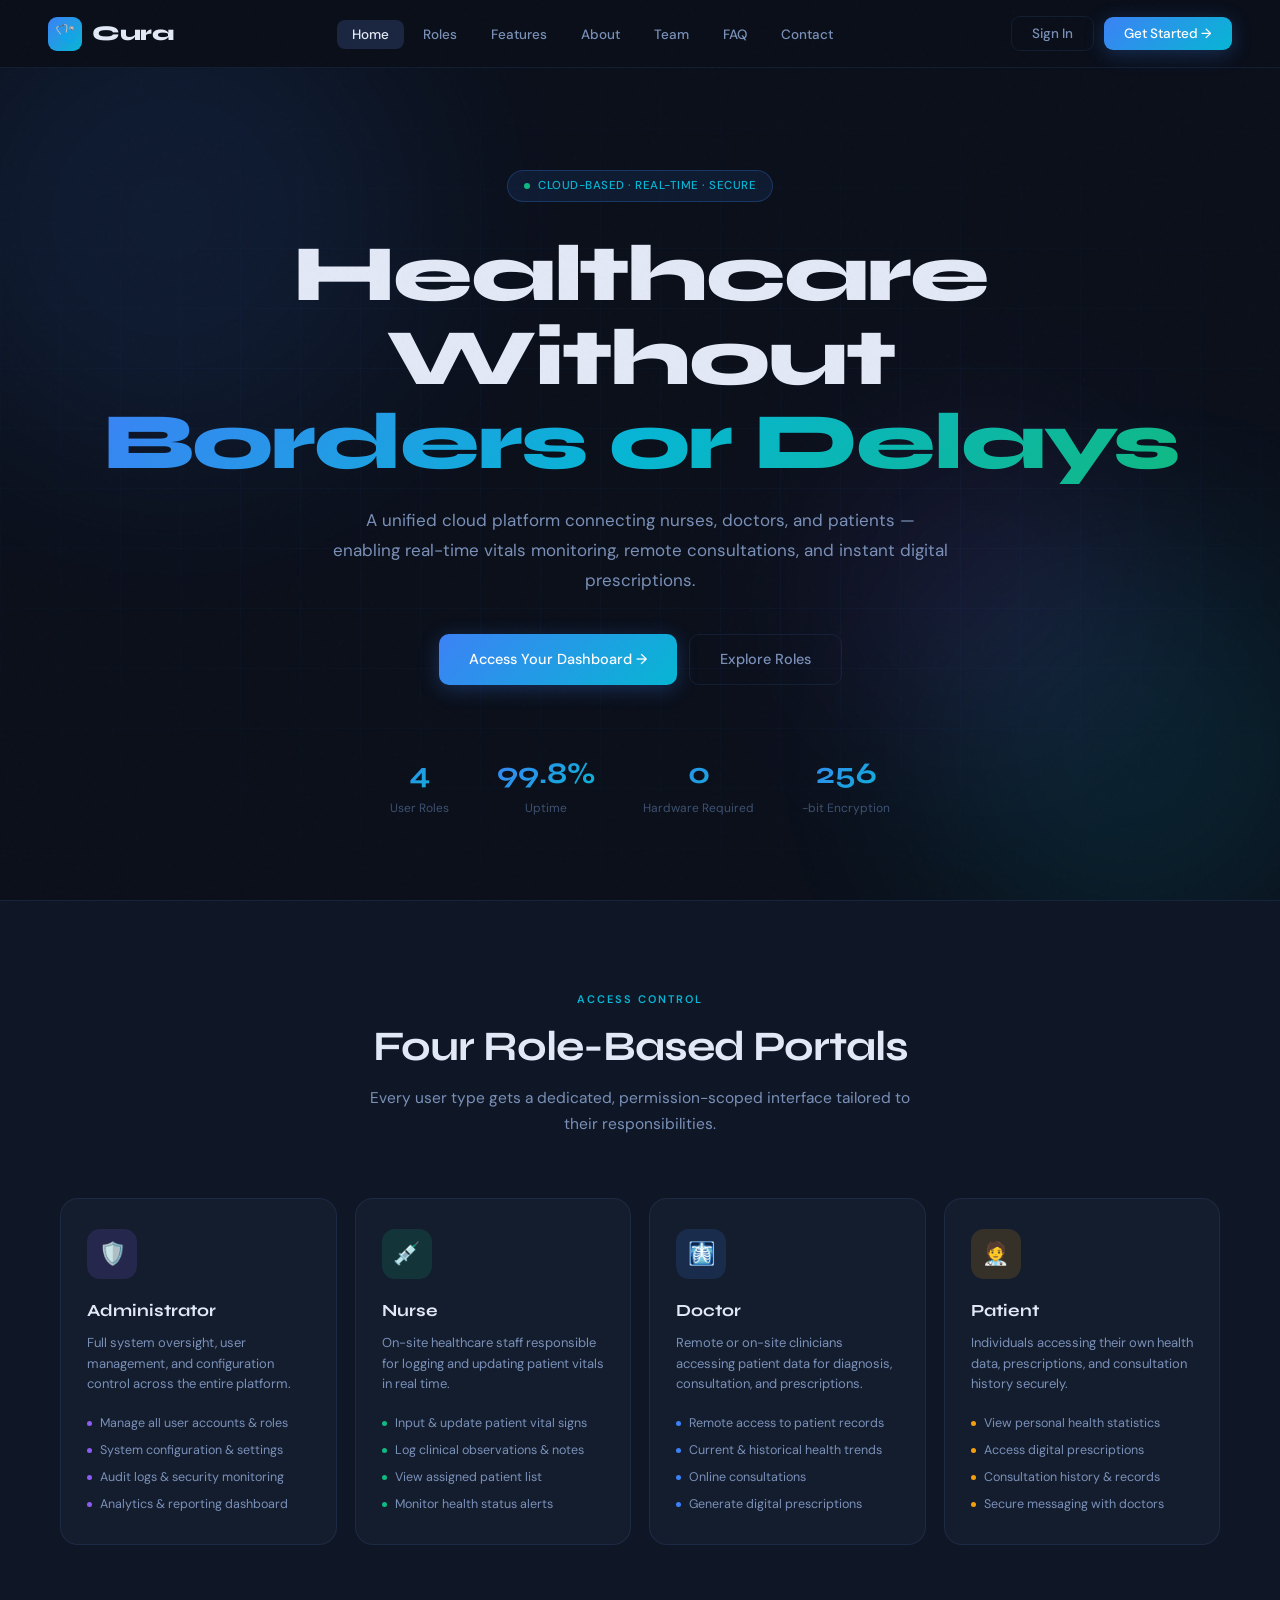
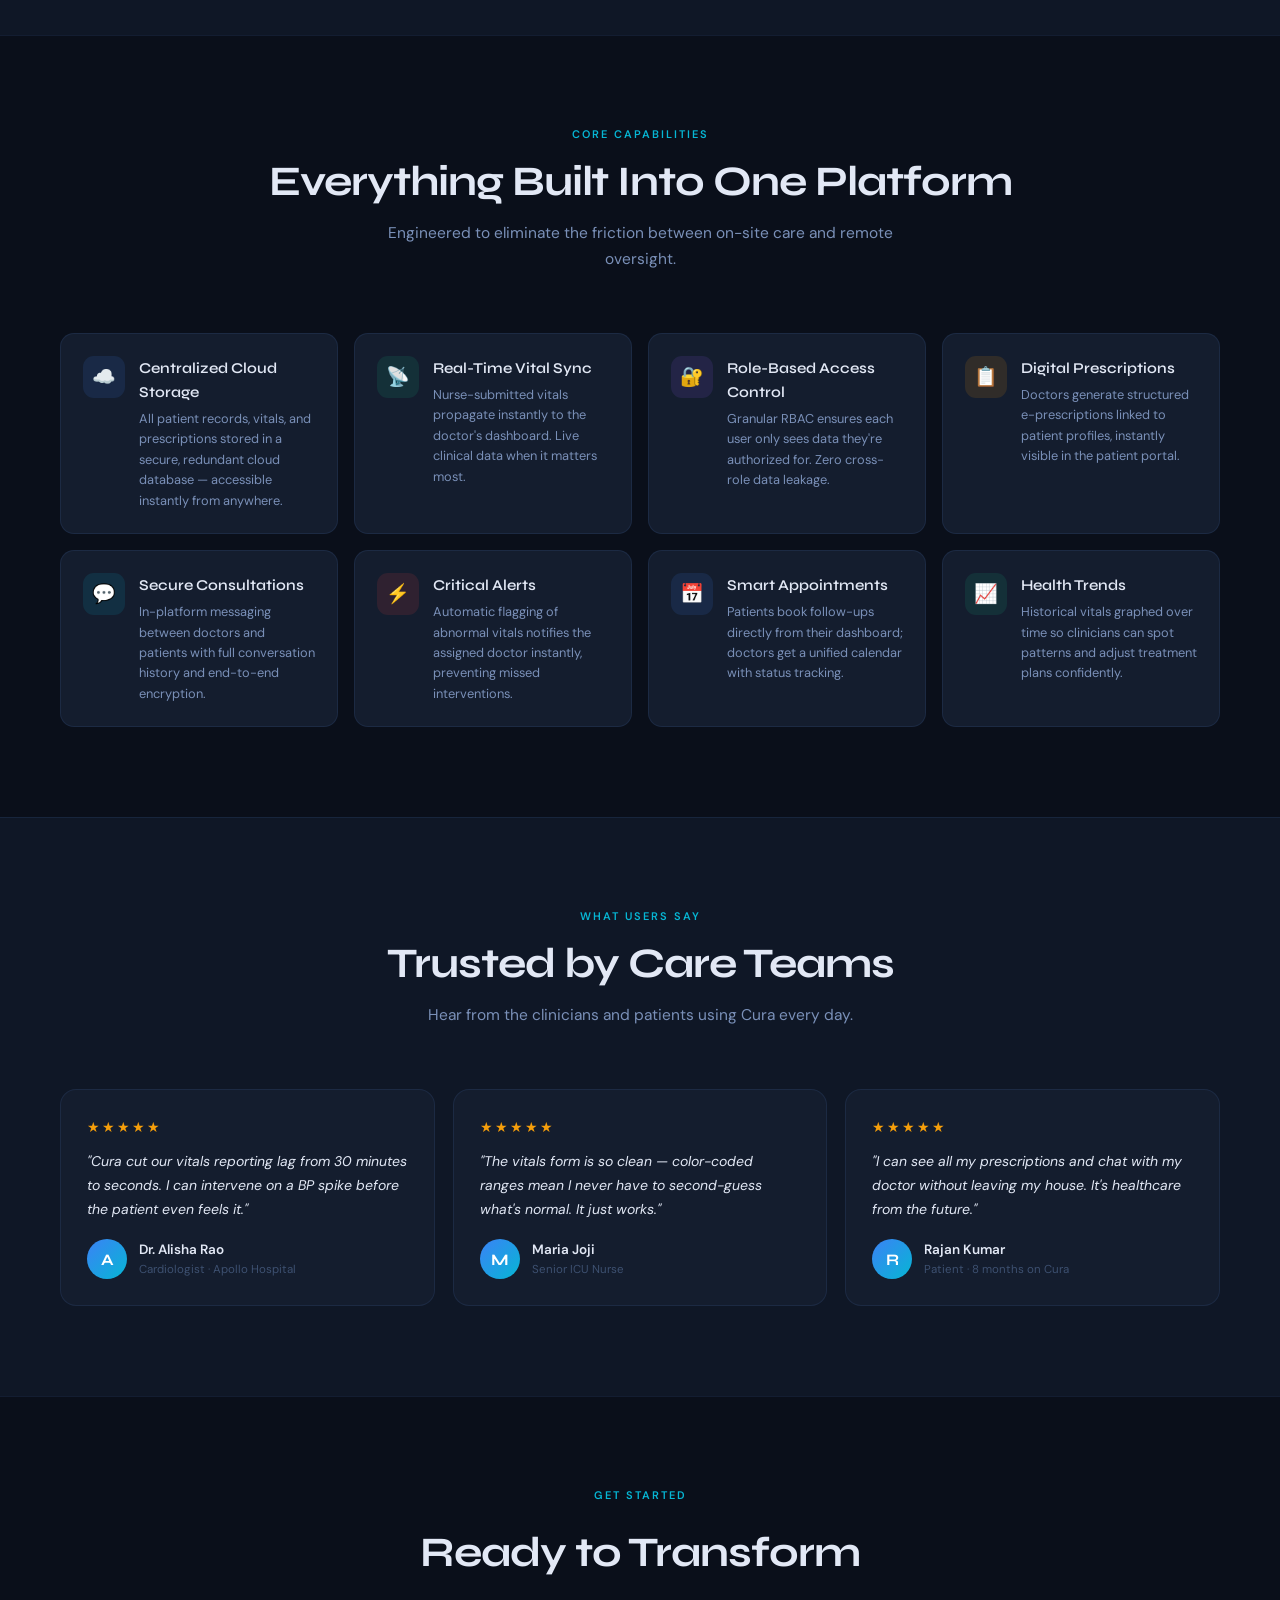
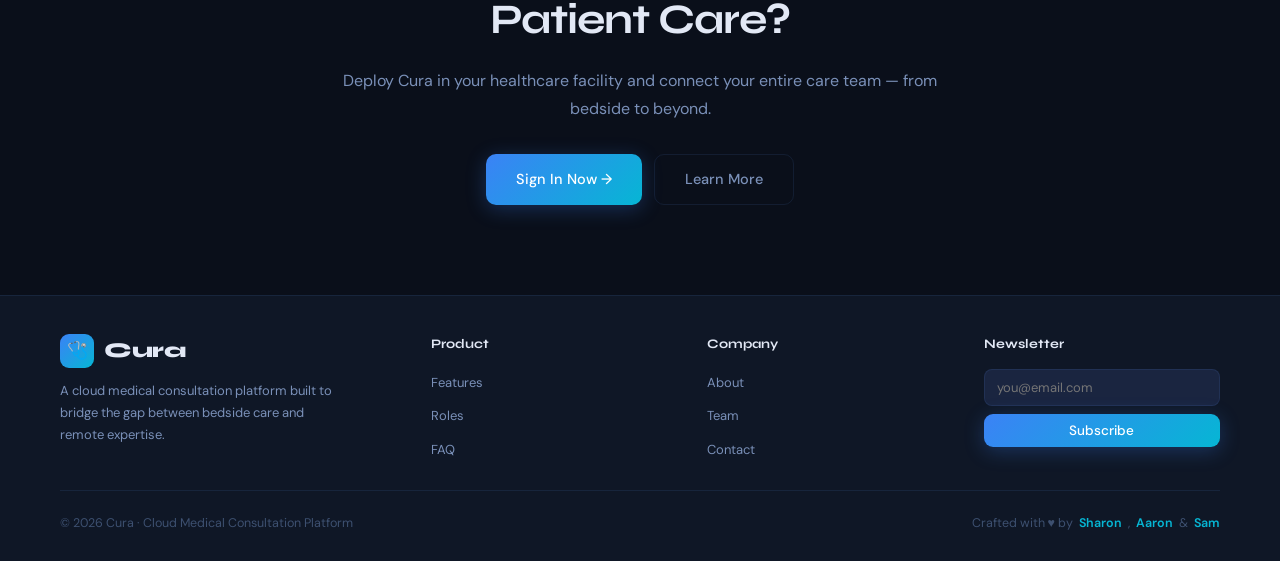
==== public/cura/index.html @ adf1e180 "Changes" ====
<!DOCTYPE html>
<html lang="en">
<head>
<meta charset="UTF-8"/>
<meta name="viewport" content="width=device-width, initial-scale=1.0"/>
<title>Cura — Cloud Medical Consultation Platform</title>
<meta name="description" content="Cura is a unified cloud platform connecting nurses, doctors, and patients. Built by Sharon, Aaron and Sam."/>
<link href="https://fonts.googleapis.com/css2?family=Syne:wght@400;500;600;700;800&family=DM+Sans:ital,wght@0,300;0,400;0,500;0,600;1,300&family=JetBrains+Mono:wght@400;500&display=swap" rel="stylesheet"/>
<link rel="stylesheet" href="css/styles.css"/>
</head>
<body>

<!-- ═══ NAV ═══ -->
<nav>
  <a class="nav-logo" href="index.html">
    <div class="logo-mark">🩺</div>
    Cura
  </a>
  <ul class="nav-links">
    <li><a href="index.html">Home</a></li>
    <li><a href="index.html#roles-section">Roles</a></li>
    <li><a href="index.html#features-section">Features</a></li>
    <li><a href="about.html">About</a></li>
    <li><a href="team.html">Team</a></li>
    <li><a href="faq.html">FAQ</a></li>
    <li><a href="contact.html">Contact</a></li>
  </ul>
  <div class="nav-cta">
    <button class="btn btn-ghost" onclick="openLogin()">Sign In</button>
    <button class="btn btn-primary" onclick="openLogin()">Get Started →</button>
  </div>
</nav>

<!-- ═══ HERO ═══ -->
<section class="hero">
  <div class="hero-grid"></div>
  <div class="hero-orbs">
    <div class="orb orb1"></div>
    <div class="orb orb2"></div>
    <div class="orb orb3"></div>
  </div>
  <div class="hero-badge"><div class="badge-dot"></div>Cloud-Based · Real-Time · Secure</div>
  <h1>Healthcare Without<br><span class="grad">Borders or Delays</span></h1>
  <p>A unified cloud platform connecting nurses, doctors, and patients — enabling real-time vitals monitoring, remote consultations, and instant digital prescriptions.</p>
  <div class="hero-actions">
    <button class="btn btn-primary btn-lg" onclick="openLogin()">Access Your Dashboard →</button>
    <a href="#roles-section" class="btn btn-ghost btn-lg">Explore Roles</a>
  </div>
  <div class="hero-stats">
    <div class="stat"><div class="stat-number"><span data-count="4">4</span></div><div class="stat-label">User Roles</div></div>
    <div class="stat"><div class="stat-number"><span data-count="99.8" data-suffix="%">99.8%</span></div><div class="stat-label">Uptime</div></div>
    <div class="stat"><div class="stat-number"><span data-count="0">0</span></div><div class="stat-label">Hardware Required</div></div>
    <div class="stat"><div class="stat-number"><span data-count="256">256</span></div><div class="stat-label">-bit Encryption</div></div>
  </div>
</section>

<!-- ═══ ROLES ═══ -->
<section class="section alt" id="roles-section">
  <div class="section-inner">
    <div class="section-header">
      <div class="section-tag centered">Access Control</div>
      <h2 class="section-title">Four Role-Based Portals</h2>
      <p class="section-sub">Every user type gets a dedicated, permission-scoped interface tailored to their responsibilities.</p>
    </div>
    <div class="roles-grid">
      <div class="role-card role-admin" onclick="openLogin('admin')">
        <div class="role-icon">🛡️</div>
        <div class="role-title">Administrator</div>
        <div class="role-desc">Full system oversight, user management, and configuration control across the entire platform.</div>
        <ul class="role-perms">
          <li>Manage all user accounts &amp; roles</li>
          <li>System configuration &amp; settings</li>
          <li>Audit logs &amp; security monitoring</li>
          <li>Analytics &amp; reporting dashboard</li>
        </ul>
      </div>
      <div class="role-card role-nurse" onclick="openLogin('nurse')">
        <div class="role-icon">💉</div>
        <div class="role-title">Nurse</div>
        <div class="role-desc">On-site healthcare staff responsible for logging and updating patient vitals in real time.</div>
        <ul class="role-perms">
          <li>Input &amp; update patient vital signs</li>
          <li>Log clinical observations &amp; notes</li>
          <li>View assigned patient list</li>
          <li>Monitor health status alerts</li>
        </ul>
      </div>
      <div class="role-card role-doctor" onclick="openLogin('doctor')">
        <div class="role-icon">🩻</div>
        <div class="role-title">Doctor</div>
        <div class="role-desc">Remote or on-site clinicians accessing patient data for diagnosis, consultation, and prescriptions.</div>
        <ul class="role-perms">
          <li>Remote access to patient records</li>
          <li>Current &amp; historical health trends</li>
          <li>Online consultations</li>
          <li>Generate digital prescriptions</li>
        </ul>
      </div>
      <div class="role-card role-patient" onclick="openLogin('patient')">
        <div class="role-icon">🧑‍⚕️</div>
        <div class="role-title">Patient</div>
        <div class="role-desc">Individuals accessing their own health data, prescriptions, and consultation history securely.</div>
        <ul class="role-perms">
          <li>View personal health statistics</li>
          <li>Access digital prescriptions</li>
          <li>Consultation history &amp; records</li>
          <li>Secure messaging with doctors</li>
        </ul>
      </div>
    </div>
  </div>
</section>

<!-- ═══ FEATURES (full-width grid; no architecture) ═══ -->
<section class="section" id="features-section">
  <div class="section-inner">
    <div class="section-header">
      <div class="section-tag centered">Core Capabilities</div>
      <h2 class="section-title">Everything Built Into One Platform</h2>
      <p class="section-sub">Engineered to eliminate the friction between on-site care and remote oversight.</p>
    </div>
    <div class="features-grid">
      <div class="feature-item"><div class="fi-icon" style="background:rgba(59,130,246,.12)">☁️</div><div><div class="fi-title">Centralized Cloud Storage</div><div class="fi-desc">All patient records, vitals, and prescriptions stored in a secure, redundant cloud database — accessible instantly from anywhere.</div></div></div>
      <div class="feature-item"><div class="fi-icon" style="background:rgba(16,185,129,.12)">📡</div><div><div class="fi-title">Real-Time Vital Sync</div><div class="fi-desc">Nurse-submitted vitals propagate instantly to the doctor's dashboard. Live clinical data when it matters most.</div></div></div>
      <div class="feature-item"><div class="fi-icon" style="background:rgba(139,92,246,.12)">🔐</div><div><div class="fi-title">Role-Based Access Control</div><div class="fi-desc">Granular RBAC ensures each user only sees data they're authorized for. Zero cross-role data leakage.</div></div></div>
      <div class="feature-item"><div class="fi-icon" style="background:rgba(245,158,11,.12)">📋</div><div><div class="fi-title">Digital Prescriptions</div><div class="fi-desc">Doctors generate structured e-prescriptions linked to patient profiles, instantly visible in the patient portal.</div></div></div>
      <div class="feature-item"><div class="fi-icon" style="background:rgba(6,182,212,.12)">💬</div><div><div class="fi-title">Secure Consultations</div><div class="fi-desc">In-platform messaging between doctors and patients with full conversation history and end-to-end encryption.</div></div></div>
      <div class="feature-item"><div class="fi-icon" style="background:rgba(239,68,68,.12)">⚡</div><div><div class="fi-title">Critical Alerts</div><div class="fi-desc">Automatic flagging of abnormal vitals notifies the assigned doctor instantly, preventing missed interventions.</div></div></div>
      <div class="feature-item"><div class="fi-icon" style="background:rgba(59,130,246,.12)">📅</div><div><div class="fi-title">Smart Appointments</div><div class="fi-desc">Patients book follow-ups directly from their dashboard; doctors get a unified calendar with status tracking.</div></div></div>
      <div class="feature-item"><div class="fi-icon" style="background:rgba(16,185,129,.12)">📈</div><div><div class="fi-title">Health Trends</div><div class="fi-desc">Historical vitals graphed over time so clinicians can spot patterns and adjust treatment plans confidently.</div></div></div>
    </div>
  </div>
</section>

<!-- ═══ TESTIMONIALS ═══ -->
<section class="section alt">
  <div class="section-inner">
    <div class="section-header">
      <div class="section-tag centered">What Users Say</div>
      <h2 class="section-title">Trusted by Care Teams</h2>
      <p class="section-sub">Hear from the clinicians and patients using Cura every day.</p>
    </div>
    <div class="testi-grid">
      <div class="testi-card">
        <div class="testi-stars">★★★★★</div>
        <div class="testi-quote">"Cura cut our vitals reporting lag from 30 minutes to seconds. I can intervene on a BP spike before the patient even feels it."</div>
        <div class="testi-author"><div class="testi-av">A</div><div><div class="testi-name">Dr. Alisha Rao</div><div class="testi-job">Cardiologist · Apollo Hospital</div></div></div>
      </div>
      <div class="testi-card">
        <div class="testi-stars">★★★★★</div>
        <div class="testi-quote">"The vitals form is so clean — color-coded ranges mean I never have to second-guess what's normal. It just works."</div>
        <div class="testi-author"><div class="testi-av">M</div><div><div class="testi-name">Maria Joji</div><div class="testi-job">Senior ICU Nurse</div></div></div>
      </div>
      <div class="testi-card">
        <div class="testi-stars">★★★★★</div>
        <div class="testi-quote">"I can see all my prescriptions and chat with my doctor without leaving my house. It's healthcare from the future."</div>
        <div class="testi-author"><div class="testi-av">R</div><div><div class="testi-name">Rajan Kumar</div><div class="testi-job">Patient · 8 months on Cura</div></div></div>
      </div>
    </div>
  </div>
</section>

<!-- ═══ CTA ═══ -->
<section class="cta-section">
  <div class="cta-inner">
    <div class="section-tag centered">Get Started</div>
    <h2>Ready to Transform Patient Care?</h2>
    <p>Deploy Cura in your healthcare facility and connect your entire care team — from bedside to beyond.</p>
    <div style="display:flex;gap:12px;justify-content:center;flex-wrap:wrap">
      <button class="btn btn-primary btn-lg" onclick="openLogin()">Sign In Now →</button>
      <a href="about.html" class="btn btn-ghost btn-lg">Learn More</a>
    </div>
  </div>
</section>

<!-- ═══ FOOTER ═══ -->
<footer>
  <div class="footer-grid">
    <div class="footer-brand">
      <a class="nav-logo" href="index.html"><div class="logo-mark">🩺</div>Cura</a>
      <p>A cloud medical consultation platform built to bridge the gap between bedside care and remote expertise.</p>
    </div>
    <div class="footer-col">
      <h4>Product</h4>
      <ul>
        <li><a href="index.html#features-section">Features</a></li>
        <li><a href="index.html#roles-section">Roles</a></li>
        <li><a href="faq.html">FAQ</a></li>
      </ul>
    </div>
    <div class="footer-col">
      <h4>Company</h4>
      <ul>
        <li><a href="about.html">About</a></li>
        <li><a href="team.html">Team</a></li>
        <li><a href="contact.html">Contact</a></li>
      </ul>
    </div>
    <div class="footer-col">
      <h4>Newsletter</h4>
      <form onsubmit="return submitNewsletter(event)">
        <input type="email" placeholder="you@email.com" required style="width:100%;background:var(--surface3);border:1px solid var(--border);border-radius:8px;padding:9px 12px;color:var(--text);font-family:'DM Sans',sans-serif;font-size:13px;outline:none;margin-bottom:8px"/>
        <button type="submit" class="btn btn-primary" style="width:100%;justify-content:center">Subscribe</button>
      </form>
    </div>
  </div>
  <div class="footer-bottom">
    <div>© 2026 Cura · Cloud Medical Consultation Platform</div>
    <div class="footer-credits">Crafted with ♥ by <b>Sharon</b>, <b>Aaron</b> &amp; <b>Sam</b></div>
  </div>
</footer>

<!-- ═══ LOGIN MODAL ═══ -->
<div class="login-modal-overlay" id="loginModal">
  <div class="login-modal">
    <button class="modal-close" onclick="closeLogin()">✕</button>
    <div class="modal-logo">
      <div class="modal-logo-mark">🩺</div>
      <div class="modal-logo-text">Cura</div>
    </div>
    <div class="modal-title">Sign in to continue</div>
    <div class="modal-sub">Select your role then enter your credentials</div>
    <div class="role-select-grid">
      <button class="role-select-btn" id="rs-admin" onclick="pickRole('admin')"><span class="rs-icon">🛡️</span>Administrator</button>
      <button class="role-select-btn" id="rs-doctor" onclick="pickRole('doctor')"><span class="rs-icon">🩻</span>Doctor</button>
      <button class="role-select-btn" id="rs-nurse" onclick="pickRole('nurse')"><span class="rs-icon">💉</span>Nurse</button>
      <button class="role-select-btn" id="rs-patient" onclick="pickRole('patient')"><span class="rs-icon">🧑‍⚕️</span>Patient</button>
    </div>
    <div class="form-group">
      <label>Email Address</label>
      <input type="email" id="loginEmail" placeholder="you@cura.health" onkeydown="if(event.key==='Enter')doLogin()"/>
    </div>
    <div class="form-group">
      <label>Password</label>
      <input type="password" id="loginPass" placeholder="••••••••" onkeydown="if(event.key==='Enter')doLogin()"/>
    </div>
    <div class="login-error" id="loginErr">⚠ Please select a role and enter credentials.</div>
    <button class="login-submit" onclick="doLogin()">Sign In →</button>
    <div class="demo-hint">Demo: select any role · use any email &amp; password</div>
  </div>
</div>

<script src="js/main.js"></script>
</body>
</html>
---- public/cura/css/styles.css ----
/* ════════════════════════════════════════════════
   CURA — Shared Design System (Landing + Auth + Public Pages)
   Authors: Sharon · Aaron · Sam
══════════════════════════════════════════════════ */

:root {
  --bg: #0a0f1a;
  --surface: #0f1726;
  --surface2: #141d2e;
  --surface3: #1a2540;
  --surface4: #202d47;
  --border: rgba(99,160,255,0.1);
  --border-glow: rgba(99,160,255,0.28);
  --accent: #3b82f6;
  --accent2: #06b6d4;
  --accent3: #10b981;
  --accent4: #f59e0b;
  --accent5: #ef4444;
  --accent6: #8b5cf6;
  --text: #e2e8f5;
  --text2: #7a90b8;
  --text3: #3d5070;
  --glow-blue: 0 0 40px rgba(59,130,246,0.18);
  --glow-cyan: 0 0 40px rgba(6,182,212,0.15);
}

*, *::before, *::after { box-sizing: border-box; margin: 0; padding: 0; }
html { scroll-behavior: smooth; }
body {
  font-family: 'DM Sans', sans-serif;
  background: var(--bg);
  color: var(--text);
  overflow-x: hidden;
  line-height: 1.6;
  min-height: 100vh;
}
body::before {
  content: '';
  position: fixed; inset: 0;
  background-image: url("data:image/svg+xml,%3Csvg viewBox='0 0 256 256' xmlns='http://www.w3.org/2000/svg'%3E%3Cfilter id='n'%3E%3CfeTurbulence type='fractalNoise' baseFrequency='0.9' numOctaves='4' stitchTiles='stitch'/%3E%3C/filter%3E%3Crect width='100%25' height='100%25' filter='url(%23n)' opacity='0.04'/%3E%3C/svg%3E");
  pointer-events: none; z-index: 9999; opacity: .5;
}

/* ── NAV ── */
nav {
  position: sticky; top: 0; z-index: 100;
  padding: 0 48px; height: 68px;
  display: flex; align-items: center; justify-content: space-between;
  background: rgba(10,15,26,0.88);
  backdrop-filter: blur(22px);
  border-bottom: 1px solid var(--border);
}
.nav-logo {
  font-family: 'Syne', sans-serif; font-weight: 800; font-size: 21px;
  letter-spacing: -.5px; display: flex; align-items: center; gap: 10px;
  text-decoration: none; color: var(--text);
}
.logo-mark {
  width: 34px; height: 34px;
  background: linear-gradient(135deg, var(--accent), var(--accent2));
  border-radius: 9px; display: flex; align-items: center; justify-content: center;
  font-size: 17px; flex-shrink: 0;
}
.nav-links { display: flex; gap: 4px; list-style: none; }
.nav-links a {
  color: var(--text2); text-decoration: none; font-size: 13.5px; font-weight: 500;
  padding: 6px 15px; border-radius: 8px; transition: all .2s;
}
.nav-links a:hover, .nav-links a.active {
  color: var(--text); background: var(--surface3);
}
.nav-cta { display: flex; gap: 10px; align-items: center; }

/* ── BUTTONS ── */
.btn {
  font-family: 'DM Sans', sans-serif; font-size: 13.5px; font-weight: 500;
  padding: 8px 20px; border-radius: 9px; border: none; cursor: pointer;
  transition: all .2s; text-decoration: none;
  display: inline-flex; align-items: center; gap: 6px;
}
.btn-ghost { background: transparent; color: var(--text2); border: 1px solid var(--border); }
.btn-ghost:hover { border-color: var(--border-glow); color: var(--text); }
.btn-primary {
  background: linear-gradient(135deg, var(--accent), var(--accent2));
  color: #fff; box-shadow: 0 4px 20px rgba(59,130,246,.28);
}
.btn-primary:hover { transform: translateY(-1px); box-shadow: 0 6px 28px rgba(59,130,246,.42); }
.btn-lg { padding: 13px 30px; font-size: 14.5px; border-radius: 10px; }

/* ── HERO ── */
.hero {
  min-height: calc(100vh - 68px);
  display: flex; flex-direction: column; align-items: center; justify-content: center;
  text-align: center; padding: 80px 40px 60px; position: relative; overflow: hidden;
}
.hero-grid {
  position: absolute; inset: 0;
  background-image:
    linear-gradient(rgba(59,130,246,.04) 1px, transparent 1px),
    linear-gradient(90deg, rgba(59,130,246,.04) 1px, transparent 1px);
  background-size: 60px 60px;
  mask-image: radial-gradient(ellipse 80% 60% at 50% 50%, black 30%, transparent 100%);
}
.hero-orbs { position: absolute; inset: 0; pointer-events: none; }
.orb { position: absolute; border-radius: 50%; filter: blur(90px); opacity: .1; }
.orb1 { width: 500px; height: 500px; background: var(--accent); top: -100px; left: -80px; animation: drift1 13s ease-in-out infinite; }
.orb2 { width: 420px; height: 420px; background: var(--accent2); bottom: -60px; right: -60px; animation: drift2 11s ease-in-out infinite; }
.orb3 { width: 300px; height: 300px; background: var(--accent6); top: 45%; left: 65%; animation: drift3 15s ease-in-out infinite; }
@keyframes drift1 { 0%,100% { transform: translate(0,0); } 50% { transform: translate(30px,25px); } }
@keyframes drift2 { 0%,100% { transform: translate(0,0); } 50% { transform: translate(-25px,30px); } }
@keyframes drift3 { 0%,100% { transform: translate(0,0); } 50% { transform: translate(18px,-22px); } }

.hero-badge {
  display: inline-flex; align-items: center; gap: 8px;
  background: rgba(59,130,246,.1); border: 1px solid rgba(59,130,246,.25);
  border-radius: 100px; padding: 6px 16px; font-size: 11.5px; font-weight: 500;
  color: var(--accent2); letter-spacing: .5px; text-transform: uppercase;
  margin-bottom: 30px; animation: fadeUp .8s ease both;
}
.badge-dot { width: 6px; height: 6px; border-radius: 50%; background: var(--accent3); animation: pulse 2s ease infinite; }
@keyframes pulse { 0%,100% { opacity: 1; transform: scale(1); } 50% { opacity: .4; transform: scale(1.5); } }

.hero h1 {
  font-family: 'Syne', sans-serif;
  font-size: clamp(40px, 6.5vw, 80px); font-weight: 800;
  line-height: 1.05; letter-spacing: -2px; margin-bottom: 22px;
  animation: fadeUp .8s .1s ease both;
}
.grad {
  background: linear-gradient(135deg, var(--accent), var(--accent2), var(--accent3));
  -webkit-background-clip: text; -webkit-text-fill-color: transparent; background-clip: text;
}
.hero p { max-width: 620px; font-size: 17px; color: var(--text2); line-height: 1.75; margin-bottom: 38px; animation: fadeUp .8s .2s ease both; }
.hero-actions { display: flex; gap: 12px; flex-wrap: wrap; justify-content: center; animation: fadeUp .8s .3s ease both; margin-bottom: 64px; }
.hero-stats { display: flex; gap: 48px; flex-wrap: wrap; justify-content: center; animation: fadeUp .8s .4s ease both; }
.stat .stat-number {
  font-family: 'Syne', sans-serif; font-size: 30px; font-weight: 700;
  background: linear-gradient(135deg, var(--accent), var(--accent2));
  -webkit-background-clip: text; -webkit-text-fill-color: transparent; background-clip: text;
}
.stat .stat-label { font-size: 12px; color: var(--text3); margin-top: 2px; }
@keyframes fadeUp { from { opacity: 0; transform: translateY(22px); } to { opacity: 1; transform: translateY(0); } }

/* ── SECTION GENERIC ── */
.section { padding: 90px 48px; border-top: 1px solid var(--border); }
.section.alt { background: var(--surface); }
.section-inner { max-width: 1160px; margin: 0 auto; }
.section-tag { font-size: 11px; font-weight: 600; letter-spacing: 2px; text-transform: uppercase; color: var(--accent2); margin-bottom: 14px; display: flex; align-items: center; gap: 8px; }
.section-tag::before { content: ''; width: 22px; height: 1px; background: var(--accent2); }
.section-tag.centered { justify-content: center; }
.section-tag.centered::before { display: none; }
.section-title { font-family: 'Syne', sans-serif; font-size: clamp(26px, 3.5vw, 42px); font-weight: 700; line-height: 1.15; letter-spacing: -1px; margin-bottom: 14px; }
.section-sub { color: var(--text2); font-size: 15.5px; max-width: 540px; line-height: 1.7; }
.section-header { text-align: center; margin-bottom: 60px; }
.section-header .section-sub { margin: 0 auto; }

/* ── ROLES ── */
.roles-grid { display: grid; grid-template-columns: repeat(auto-fit, minmax(252px, 1fr)); gap: 18px; }
.role-card { background: var(--surface2); border: 1px solid var(--border); border-radius: 18px; padding: 30px 26px; transition: all .3s; cursor: pointer; position: relative; overflow: hidden; }
.role-card::before { content: ''; position: absolute; top: 0; left: 0; right: 0; height: 2px; opacity: 0; transition: opacity .3s; }
.role-card:hover { transform: translateY(-4px); border-color: var(--border-glow); box-shadow: var(--glow-blue); }
.role-card:hover::before { opacity: 1; }
.role-admin::before { background: linear-gradient(90deg, var(--accent6), var(--accent)); }
.role-nurse::before { background: linear-gradient(90deg, var(--accent3), var(--accent2)); }
.role-doctor::before { background: linear-gradient(90deg, var(--accent), var(--accent2)); }
.role-patient::before { background: linear-gradient(90deg, var(--accent4), var(--accent5)); }
.role-icon { width: 50px; height: 50px; border-radius: 13px; display: flex; align-items: center; justify-content: center; font-size: 22px; margin-bottom: 18px; }
.role-admin .role-icon { background: rgba(139,92,246,.15); }
.role-nurse .role-icon { background: rgba(16,185,129,.15); }
.role-doctor .role-icon { background: rgba(59,130,246,.15); }
.role-patient .role-icon { background: rgba(245,158,11,.15); }
.role-title { font-family: 'Syne', sans-serif; font-size: 17px; font-weight: 700; margin-bottom: 9px; }
.role-desc { font-size: 13px; color: var(--text2); line-height: 1.6; margin-bottom: 18px; }
.role-perms { list-style: none; display: flex; flex-direction: column; gap: 7px; }
.role-perms li { font-size: 12.5px; color: var(--text2); display: flex; align-items: center; gap: 8px; }
.role-perms li::before { content: ''; width: 5px; height: 5px; border-radius: 50%; flex-shrink: 0; }
.role-admin .role-perms li::before { background: var(--accent6); }
.role-nurse .role-perms li::before { background: var(--accent3); }
.role-doctor .role-perms li::before { background: var(--accent); }
.role-patient .role-perms li::before { background: var(--accent4); }

/* ── FEATURES (full-width grid, no architecture) ── */
.features-grid { display: grid; grid-template-columns: repeat(auto-fit, minmax(260px, 1fr)); gap: 16px; }
.feature-item {
  display: flex; gap: 14px; align-items: flex-start; padding: 22px;
  background: var(--surface2); border: 1px solid var(--border); border-radius: 14px;
  transition: all .25s;
}
.feature-item:hover { border-color: var(--border-glow); transform: translateY(-3px); box-shadow: var(--glow-cyan); }
.fi-icon { width: 42px; height: 42px; border-radius: 11px; display: flex; align-items: center; justify-content: center; font-size: 19px; flex-shrink: 0; }
.fi-title { font-family: 'Syne', sans-serif; font-size: 15px; font-weight: 600; margin-bottom: 5px; }
.fi-desc { font-size: 12.8px; color: var(--text2); line-height: 1.6; }

/* ── ABOUT / TEAM ── */
.about-grid { display: grid; grid-template-columns: 1.1fr 1fr; gap: 56px; align-items: center; }
.about-card { background: var(--surface2); border: 1px solid var(--border); border-radius: 18px; padding: 28px; }
.about-mission { font-size: 16px; color: var(--text2); line-height: 1.8; margin-bottom: 22px; }
.about-pillars { display: grid; grid-template-columns: 1fr 1fr; gap: 12px; }
.pillar { background: var(--surface3); border: 1px solid var(--border); border-radius: 12px; padding: 14px; }
.pillar-icon { font-size: 22px; margin-bottom: 8px; }
.pillar-title { font-family: 'Syne', sans-serif; font-size: 13.5px; font-weight: 700; margin-bottom: 4px; }
.pillar-desc { font-size: 11.5px; color: var(--text2); line-height: 1.55; }

.team-grid { display: grid; grid-template-columns: repeat(auto-fit, minmax(240px, 1fr)); gap: 20px; }
.team-card {
  background: var(--surface2); border: 1px solid var(--border); border-radius: 18px;
  padding: 28px 24px; text-align: center; transition: all .3s; position: relative; overflow: hidden;
}
.team-card::before {
  content: ''; position: absolute; top: 0; left: 0; right: 0; height: 3px;
  background: linear-gradient(90deg, var(--accent), var(--accent2), var(--accent3));
  opacity: 0; transition: opacity .3s;
}
.team-card:hover { transform: translateY(-6px); border-color: var(--border-glow); box-shadow: var(--glow-blue); }
.team-card:hover::before { opacity: 1; }
.team-avatar {
  width: 80px; height: 80px; border-radius: 50%; margin: 0 auto 16px;
  display: flex; align-items: center; justify-content: center;
  font-family: 'Syne', sans-serif; font-size: 30px; font-weight: 800; color: #fff;
  position: relative;
}
.team-avatar.t1 { background: linear-gradient(135deg, var(--accent), var(--accent2)); }
.team-avatar.t2 { background: linear-gradient(135deg, var(--accent3), var(--accent2)); }
.team-avatar.t3 { background: linear-gradient(135deg, var(--accent6), var(--accent5)); }
.team-name { font-family: 'Syne', sans-serif; font-size: 18px; font-weight: 700; margin-bottom: 4px; }
.team-role { font-size: 12px; color: var(--accent2); text-transform: uppercase; letter-spacing: 1px; font-weight: 600; margin-bottom: 12px; }
.team-bio { font-size: 12.5px; color: var(--text2); line-height: 1.65; }
.team-tags { display: flex; gap: 6px; justify-content: center; flex-wrap: wrap; margin-top: 14px; }
.team-tag { font-size: 10.5px; padding: 3px 9px; border-radius: 100px; background: var(--surface3); color: var(--text2); border: 1px solid var(--border); }

/* ── TESTIMONIALS ── */
.testi-grid { display: grid; grid-template-columns: repeat(auto-fit, minmax(280px, 1fr)); gap: 18px; }
.testi-card { background: var(--surface2); border: 1px solid var(--border); border-radius: 16px; padding: 26px; transition: all .25s; }
.testi-card:hover { border-color: var(--border-glow); }
.testi-stars { color: var(--accent4); font-size: 14px; margin-bottom: 12px; letter-spacing: 2px; }
.testi-quote { font-size: 14px; color: var(--text); line-height: 1.7; margin-bottom: 18px; font-style: italic; }
.testi-author { display: flex; align-items: center; gap: 12px; }
.testi-av { width: 40px; height: 40px; border-radius: 50%; background: linear-gradient(135deg, var(--accent), var(--accent2)); display: flex; align-items: center; justify-content: center; color: #fff; font-weight: 700; font-family: 'Syne', sans-serif; }
.testi-name { font-weight: 600; font-size: 13.5px; }
.testi-job { font-size: 11.5px; color: var(--text3); }

/* ── FAQ (accordion) ── */
.faq-list { max-width: 760px; margin: 0 auto; display: flex; flex-direction: column; gap: 10px; }
.faq-item {
  background: var(--surface2); border: 1px solid var(--border); border-radius: 12px;
  overflow: hidden; transition: border-color .2s;
}
.faq-item:hover { border-color: var(--border-glow); }
.faq-q {
  padding: 18px 22px; cursor: pointer; display: flex; align-items: center; justify-content: space-between;
  font-family: 'Syne', sans-serif; font-size: 14.5px; font-weight: 600; user-select: none;
}
.faq-toggle { font-size: 18px; color: var(--accent2); transition: transform .3s; }
.faq-item.open .faq-toggle { transform: rotate(45deg); }
.faq-a {
  max-height: 0; overflow: hidden; transition: max-height .35s ease, padding .35s ease;
  padding: 0 22px; color: var(--text2); font-size: 13.5px; line-height: 1.7;
}
.faq-item.open .faq-a { max-height: 240px; padding: 0 22px 18px; }

/* ── CONTACT ── */
.contact-grid { display: grid; grid-template-columns: 1fr 1fr; gap: 32px; }
.contact-form { background: var(--surface2); border: 1px solid var(--border); border-radius: 16px; padding: 28px; }
.contact-info { display: flex; flex-direction: column; gap: 14px; }
.info-item { display: flex; gap: 14px; align-items: flex-start; padding: 18px; background: var(--surface2); border: 1px solid var(--border); border-radius: 14px; }
.info-icon { width: 42px; height: 42px; border-radius: 10px; background: rgba(59,130,246,.12); display: flex; align-items: center; justify-content: center; font-size: 18px; flex-shrink: 0; }
.info-label { font-size: 11px; color: var(--text3); text-transform: uppercase; letter-spacing: 1px; margin-bottom: 4px; }
.info-value { font-size: 14px; color: var(--text); }
.cf-row { display: grid; grid-template-columns: 1fr 1fr; gap: 14px; margin-bottom: 14px; }
.cf-row.cols-1 { grid-template-columns: 1fr; }
.cf-field label { display: block; font-size: 11px; color: var(--text2); margin-bottom: 7px; letter-spacing: .4px; text-transform: uppercase; font-weight: 600; }
.cf-field input, .cf-field textarea, .cf-field select {
  width: 100%; background: var(--surface3); border: 1.5px solid var(--border); border-radius: 9px;
  padding: 11px 14px; color: var(--text); font-family: 'DM Sans', sans-serif; font-size: 14px;
  outline: none; transition: all .2s;
}
.cf-field input:focus, .cf-field textarea:focus, .cf-field select:focus { border-color: var(--accent); background: var(--surface4); }
.cf-field textarea { resize: vertical; min-height: 110px; line-height: 1.6; }

/* ── LOGIN MODAL ── */
.login-modal-overlay { display: none; position: fixed; inset: 0; background: rgba(5,9,18,.75); backdrop-filter: blur(12px); z-index: 500; align-items: center; justify-content: center; }
.login-modal-overlay.open { display: flex; animation: fadeIn .25s ease; }
@keyframes fadeIn { from { opacity: 0; } to { opacity: 1; } }
.login-modal { background: var(--surface); border: 1px solid var(--border-glow); border-radius: 22px; padding: 44px 40px; width: 440px; max-width: 95vw; box-shadow: 0 32px 80px rgba(0,0,0,.6); position: relative; animation: slideUp .3s cubic-bezier(.34,1.56,.64,1); max-height: 92vh; overflow-y: auto; }
@keyframes slideUp { from { opacity: 0; transform: translateY(32px) scale(.97); } to { opacity: 1; transform: translateY(0) scale(1); } }
.modal-close { position: absolute; top: 18px; right: 18px; background: var(--surface3); border: none; color: var(--text2); width: 30px; height: 30px; border-radius: 8px; cursor: pointer; font-size: 14px; transition: all .2s; }
.modal-close:hover { color: var(--text); background: var(--surface4); }
.modal-logo { display: flex; align-items: center; gap: 10px; margin-bottom: 28px; }
.modal-logo-mark { width: 40px; height: 40px; background: linear-gradient(135deg, var(--accent), var(--accent2)); border-radius: 11px; display: flex; align-items: center; justify-content: center; font-size: 20px; }
.modal-logo-text { font-family: 'Syne', sans-serif; font-weight: 800; font-size: 22px; }
.modal-title { font-family: 'Syne', sans-serif; font-size: 21px; font-weight: 700; margin-bottom: 5px; }
.modal-sub { font-size: 13px; color: var(--text2); margin-bottom: 26px; }
.role-select-grid { display: grid; grid-template-columns: 1fr 1fr; gap: 9px; margin-bottom: 24px; }
.role-select-btn { background: var(--surface2); border: 1.5px solid var(--border); border-radius: 11px; padding: 13px 10px; cursor: pointer; transition: all .2s; color: var(--text2); font-size: 12px; font-family: 'DM Sans', sans-serif; display: flex; flex-direction: column; align-items: center; gap: 6px; }
.role-select-btn:hover { background: var(--surface3); border-color: var(--border-glow); color: var(--text); }
.role-select-btn.selected { background: rgba(59,130,246,.12); border-color: var(--accent); color: var(--text); }
.role-select-btn .rs-icon { font-size: 20px; }
.form-group { margin-bottom: 16px; }
.form-group label { display: block; font-size: 11.5px; color: var(--text2); margin-bottom: 7px; letter-spacing: .4px; text-transform: uppercase; font-weight: 600; }
.form-group input { width: 100%; background: var(--surface2); border: 1.5px solid var(--border); border-radius: 10px; padding: 11px 15px; color: var(--text); font-family: 'DM Sans', sans-serif; font-size: 14px; transition: all .2s; outline: none; }
.form-group input:focus { border-color: var(--accent); background: var(--surface3); box-shadow: 0 0 0 3px rgba(59,130,246,.1); }
.form-group input::placeholder { color: var(--text3); }
.login-submit { width: 100%; background: linear-gradient(135deg, var(--accent), var(--accent2)); border: none; border-radius: 11px; padding: 13px; color: #fff; font-family: 'DM Sans', sans-serif; font-size: 14.5px; font-weight: 600; cursor: pointer; transition: all .2s; box-shadow: 0 4px 18px rgba(59,130,246,.3); letter-spacing: .2px; }
.login-submit:hover { transform: translateY(-1px); box-shadow: 0 6px 24px rgba(59,130,246,.42); }
.login-error { color: #fca5a5; font-size: 12px; margin-top: 8px; display: none; text-align: center; }
.demo-hint { margin-top: 14px; text-align: center; font-size: 11.5px; color: var(--text3); }

/* ── CTA ── */
.cta-section { background: var(--bg); border-top: 1px solid var(--border); padding: 90px 48px; text-align: center; }
.cta-inner { max-width: 600px; margin: 0 auto; }
.cta-section h2 { font-family: 'Syne', sans-serif; font-size: clamp(26px, 3.5vw, 42px); font-weight: 700; letter-spacing: -1px; margin-bottom: 14px; }
.cta-section p { color: var(--text2); font-size: 16px; margin-bottom: 32px; line-height: 1.7; }

/* ── FOOTER ── */
footer { background: var(--surface); border-top: 1px solid var(--border); padding: 38px 48px 28px; }
.footer-grid { max-width: 1160px; margin: 0 auto; display: grid; grid-template-columns: 1.4fr 1fr 1fr 1fr; gap: 40px; padding-bottom: 28px; border-bottom: 1px solid var(--border); }
.footer-brand .nav-logo { margin-bottom: 12px; }
.footer-brand p { font-size: 13px; color: var(--text2); line-height: 1.7; max-width: 280px; }
.footer-col h4 { font-family: 'Syne', sans-serif; font-size: 13px; font-weight: 700; margin-bottom: 14px; color: var(--text); }
.footer-col ul { list-style: none; display: flex; flex-direction: column; gap: 8px; }
.footer-col a { font-size: 13px; color: var(--text2); text-decoration: none; transition: color .2s; }
.footer-col a:hover { color: var(--accent2); }
.footer-bottom { max-width: 1160px; margin: 22px auto 0; display: flex; justify-content: space-between; flex-wrap: wrap; gap: 12px; font-size: 12.5px; color: var(--text3); }
.footer-credits { display: flex; align-items: center; gap: 6px; }
.footer-credits b { color: var(--accent2); font-weight: 600; }

/* ── TOAST ── */
.toast { position: fixed; bottom: 26px; right: 26px; background: var(--surface); border: 1px solid var(--border-glow); color: var(--text); padding: 13px 20px; border-radius: 12px; font-size: 13px; box-shadow: 0 12px 40px rgba(0,0,0,.4); z-index: 9000; display: flex; align-items: center; gap: 10px; transform: translateY(100px) scale(.95); opacity: 0; transition: all .35s cubic-bezier(.34,1.56,.64,1); }
.toast.show { transform: translateY(0) scale(1); opacity: 1; }
.toast-icon { font-size: 17px; }

/* ── SCROLLBAR ── */
::-webkit-scrollbar { width: 5px; height: 5px; }
::-webkit-scrollbar-track { background: var(--surface); }
::-webkit-scrollbar-thumb { background: var(--surface4); border-radius: 3px; }

/* ── RESPONSIVE ── */
@media (max-width: 900px) {
  nav { padding: 0 20px; }
  .nav-links { display: none; }
  .section { padding: 60px 22px; }
  .about-grid, .contact-grid { grid-template-columns: 1fr; gap: 28px; }
  .footer-grid { grid-template-columns: 1fr 1fr; gap: 28px; }
}
@media (max-width: 640px) {
  .footer-grid { grid-template-columns: 1fr; }
  .role-select-grid { grid-template-columns: 1fr; }
  .cf-row { grid-template-columns: 1fr; }
}
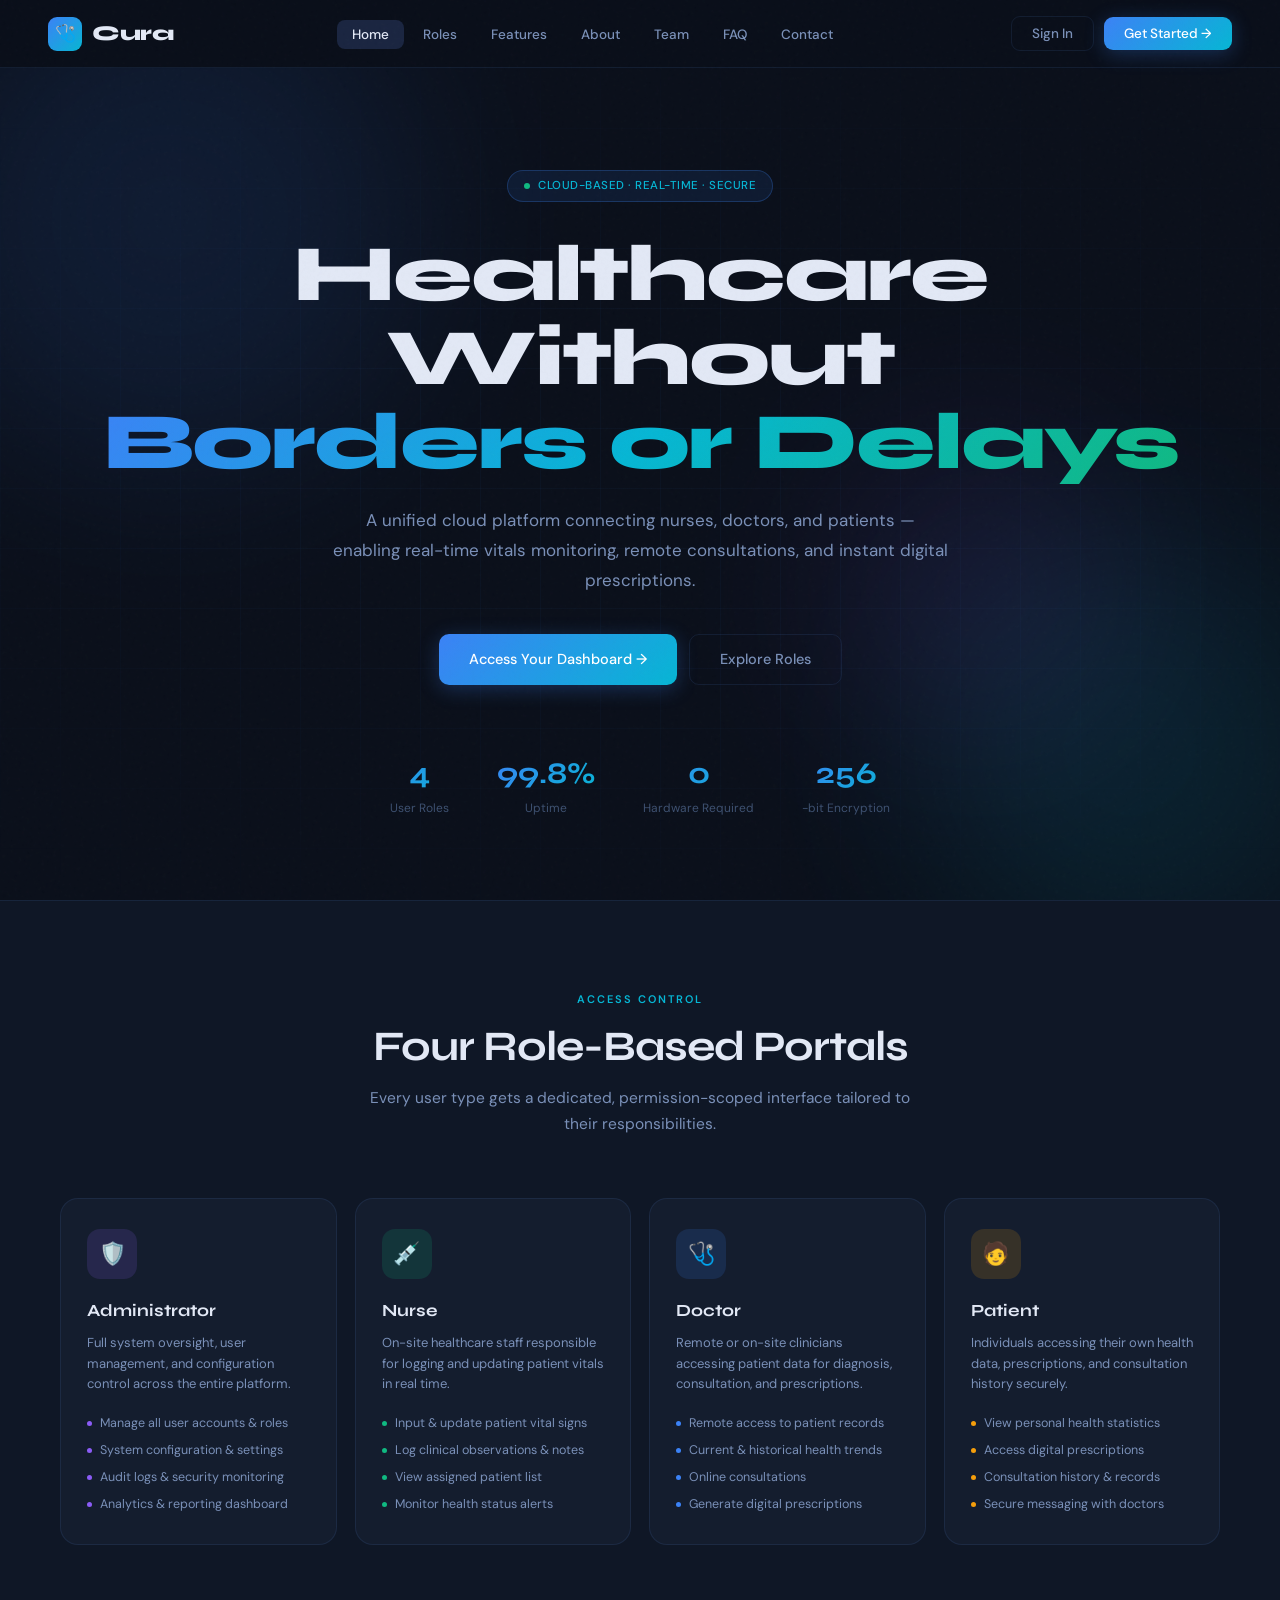
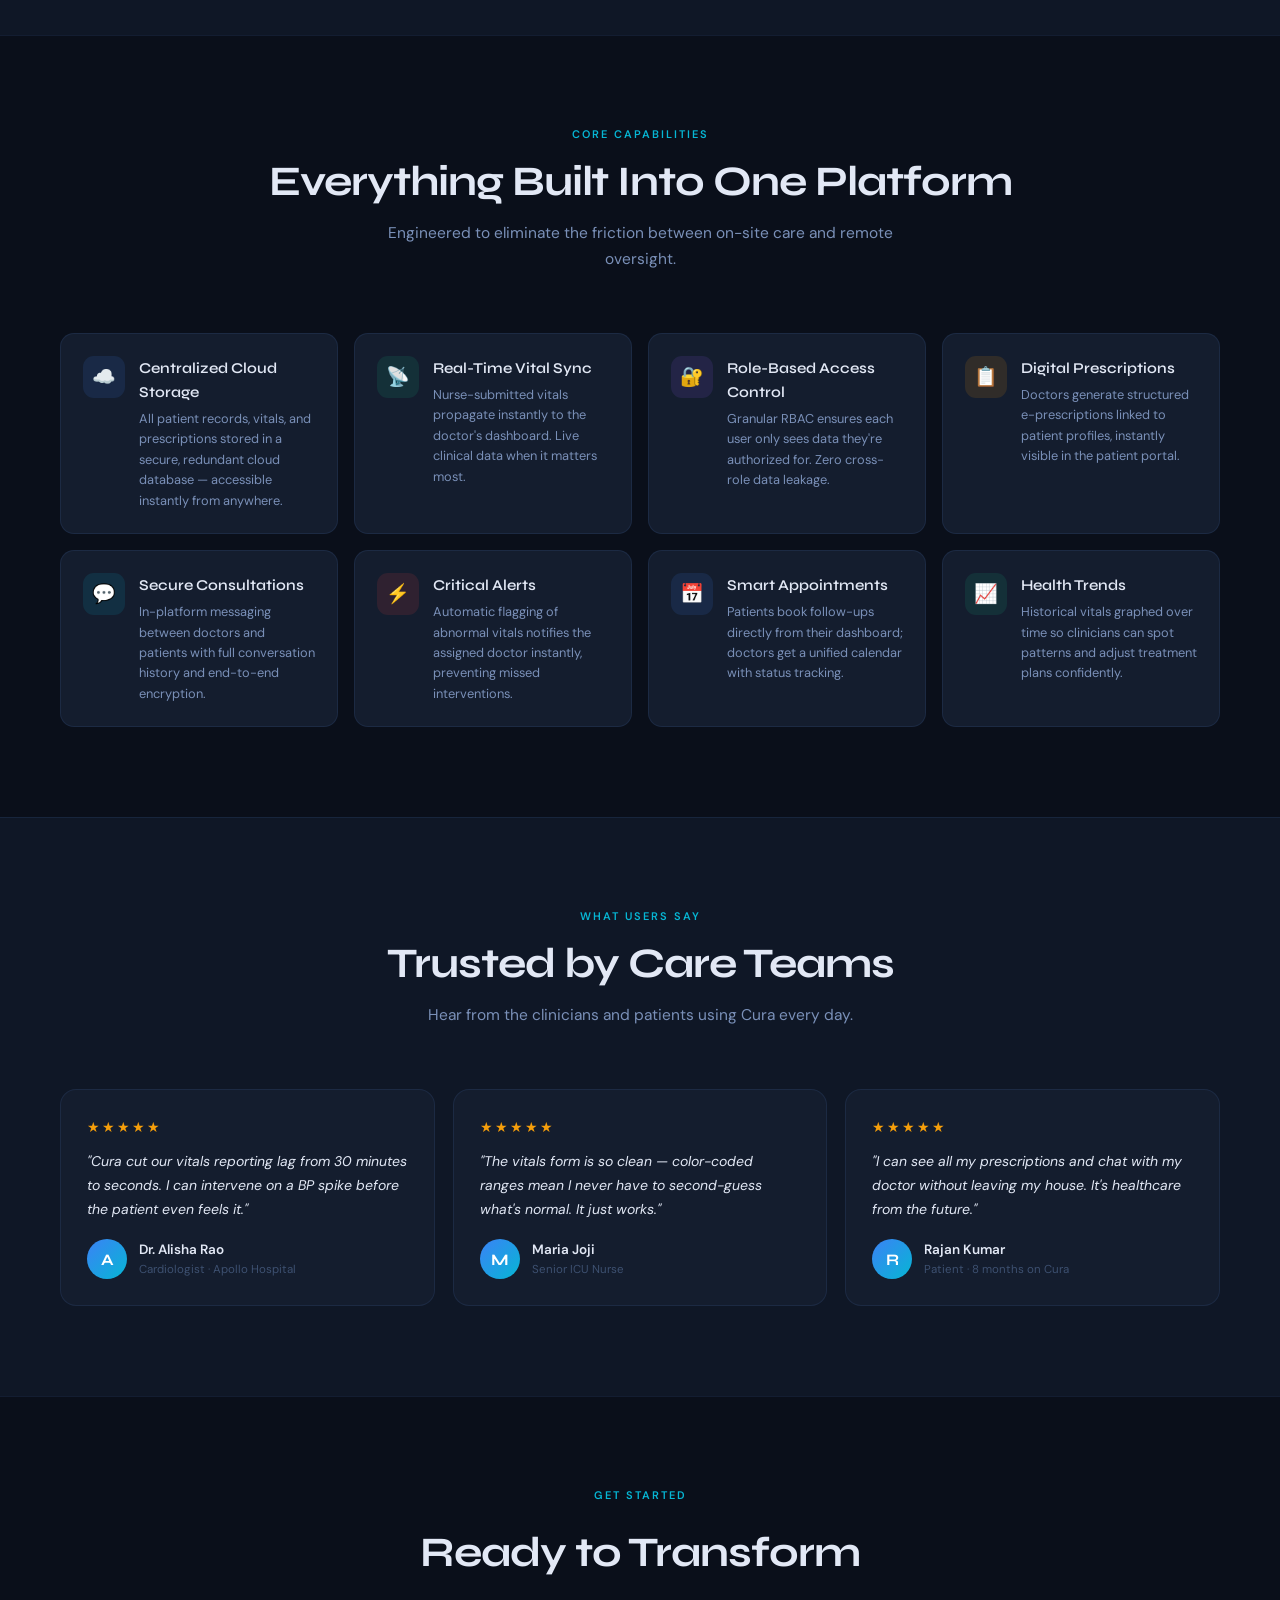
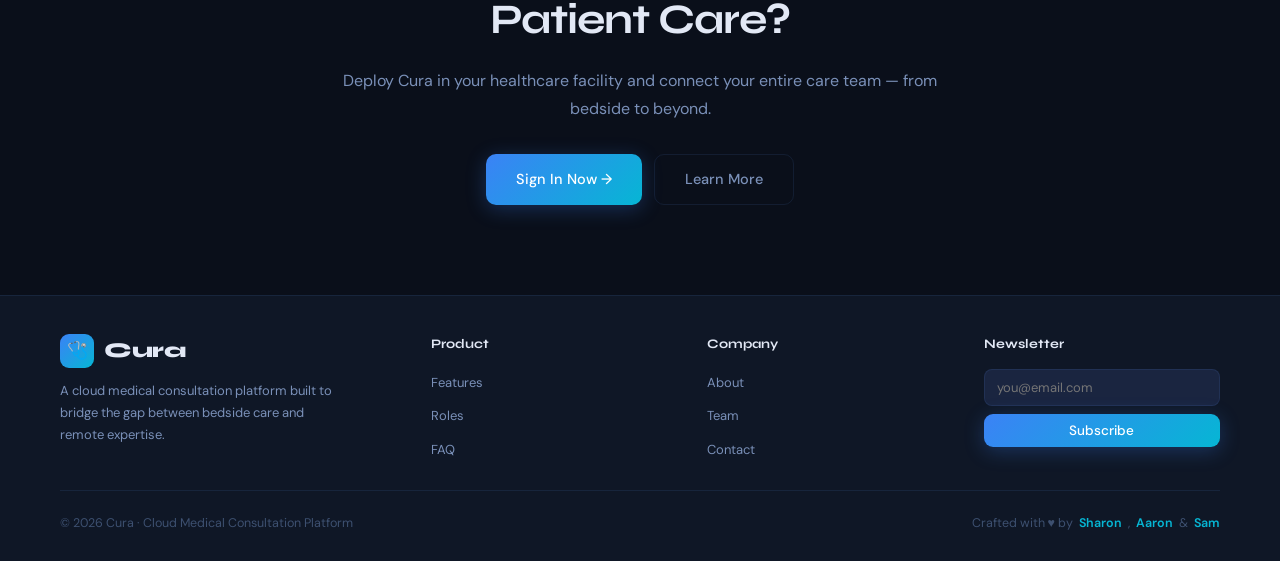
==== commit 1b8cd815: "Changes Co-authored-by: Sharon-Sam14 <163888141+Sharon-Sam14@users.noreply.github.com>" ====
--- a/public/cura/index.html
+++ b/public/cura/index.html
@@ -86,7 +86,7 @@
         </ul>
       </div>
       <div class="role-card role-doctor" onclick="openLogin('doctor')">
-        <div class="role-icon">🩻</div>
+        <div class="role-icon">🩺</div>
         <div class="role-title">Doctor</div>
         <div class="role-desc">Remote or on-site clinicians accessing patient data for diagnosis, consultation, and prescriptions.</div>
         <ul class="role-perms">
@@ -97,7 +97,7 @@
         </ul>
       </div>
       <div class="role-card role-patient" onclick="openLogin('patient')">
-        <div class="role-icon">🧑‍⚕️</div>
+        <div class="role-icon">🧑</div>
         <div class="role-title">Patient</div>
         <div class="role-desc">Individuals accessing their own health data, prescriptions, and consultation history securely.</div>
         <ul class="role-perms">
@@ -222,9 +222,9 @@
     <div class="modal-sub">Select your role then enter your credentials</div>
     <div class="role-select-grid">
       <button class="role-select-btn" id="rs-admin" onclick="pickRole('admin')"><span class="rs-icon">🛡️</span>Administrator</button>
-      <button class="role-select-btn" id="rs-doctor" onclick="pickRole('doctor')"><span class="rs-icon">🩻</span>Doctor</button>
+      <button class="role-select-btn" id="rs-doctor" onclick="pickRole('doctor')"><span class="rs-icon">🩺</span>Doctor</button>
       <button class="role-select-btn" id="rs-nurse" onclick="pickRole('nurse')"><span class="rs-icon">💉</span>Nurse</button>
-      <button class="role-select-btn" id="rs-patient" onclick="pickRole('patient')"><span class="rs-icon">🧑‍⚕️</span>Patient</button>
+      <button class="role-select-btn" id="rs-patient" onclick="pickRole('patient')"><span class="rs-icon">🧑</span>Patient</button>
     </div>
     <div class="form-group">
       <label>Email Address</label>
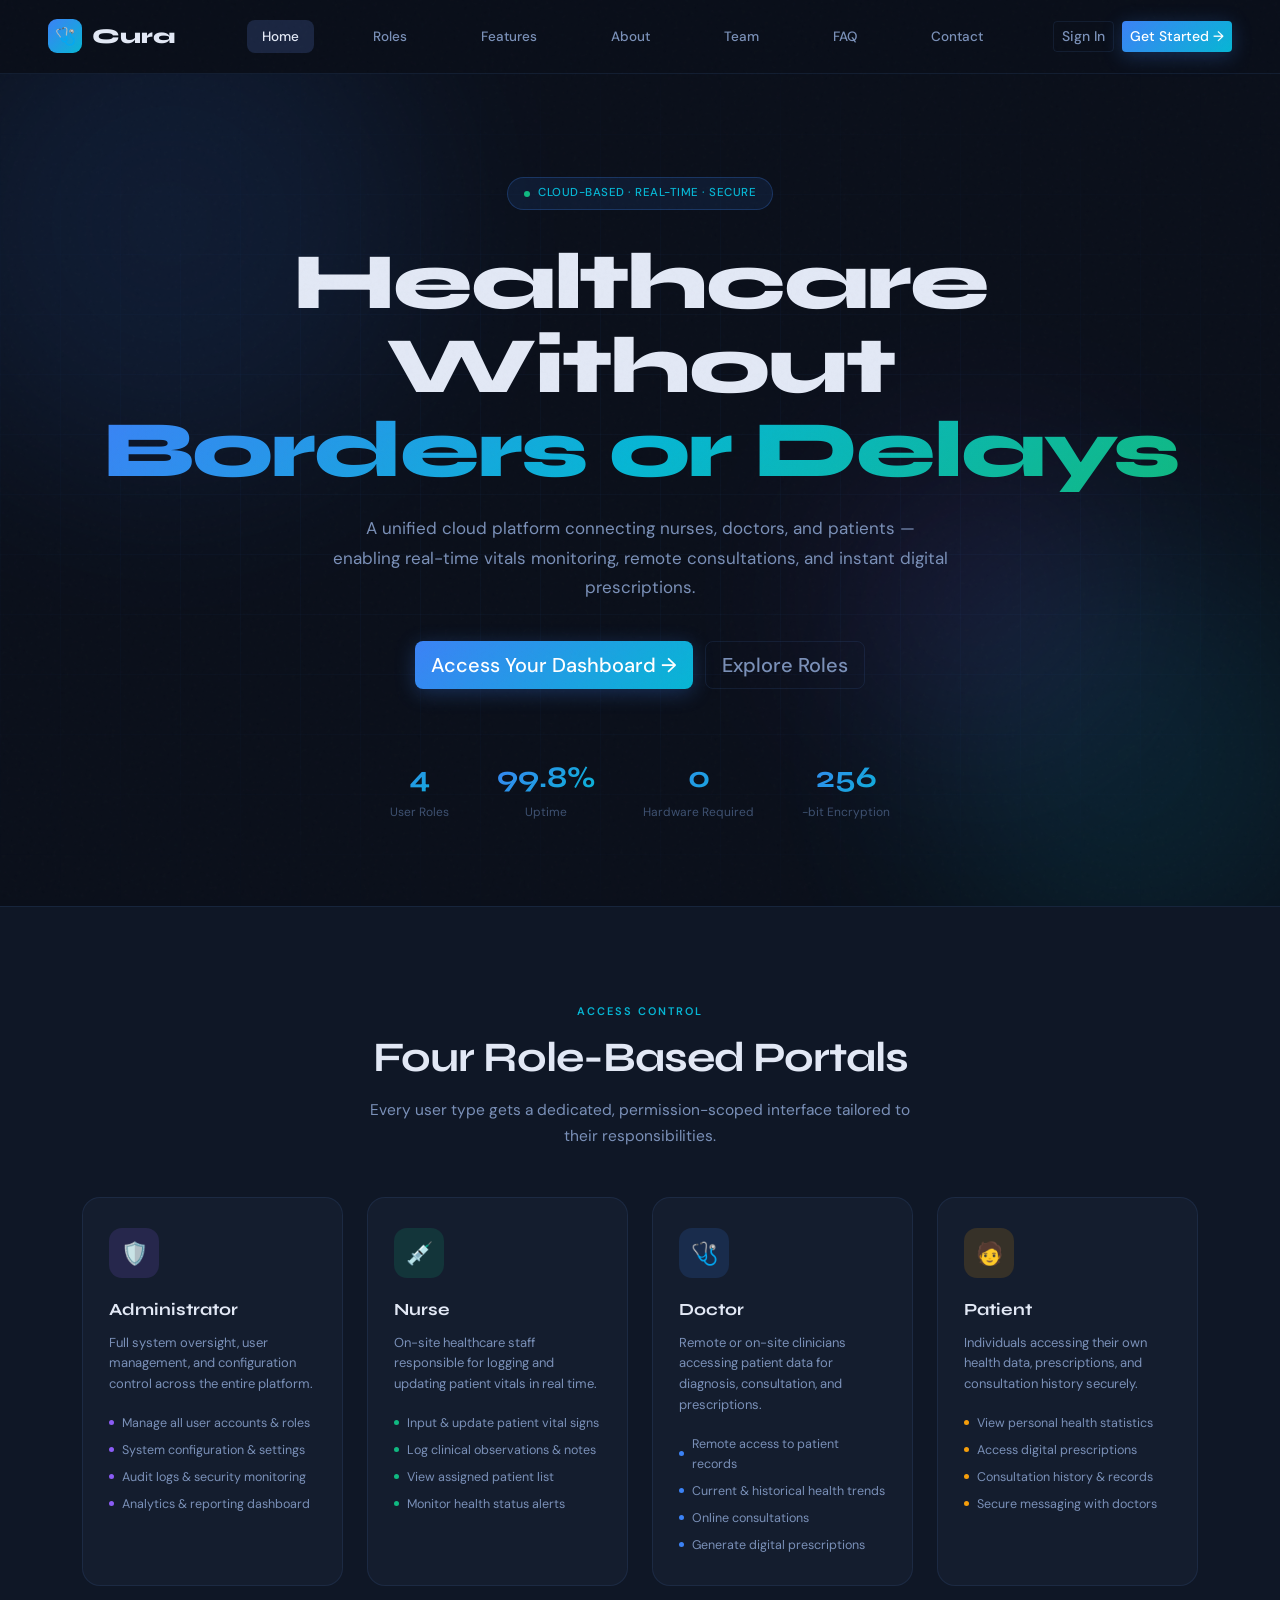
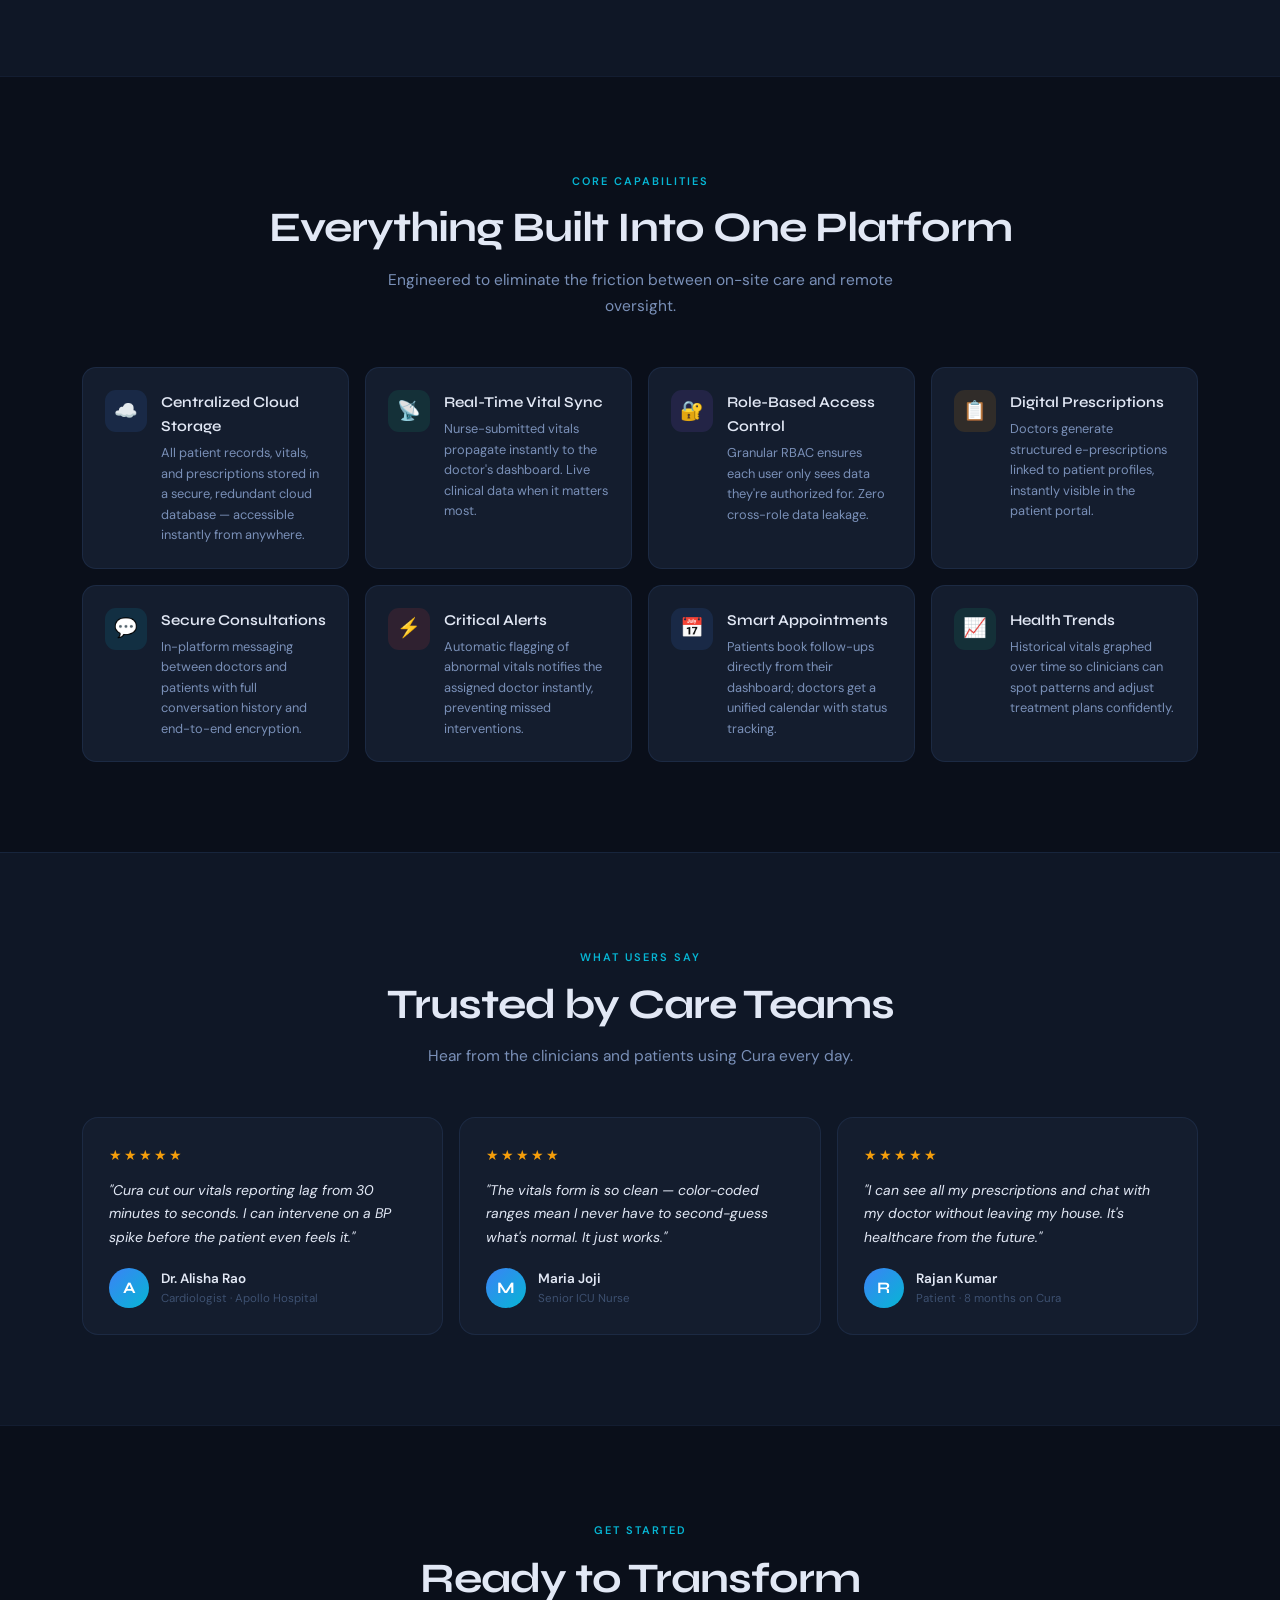
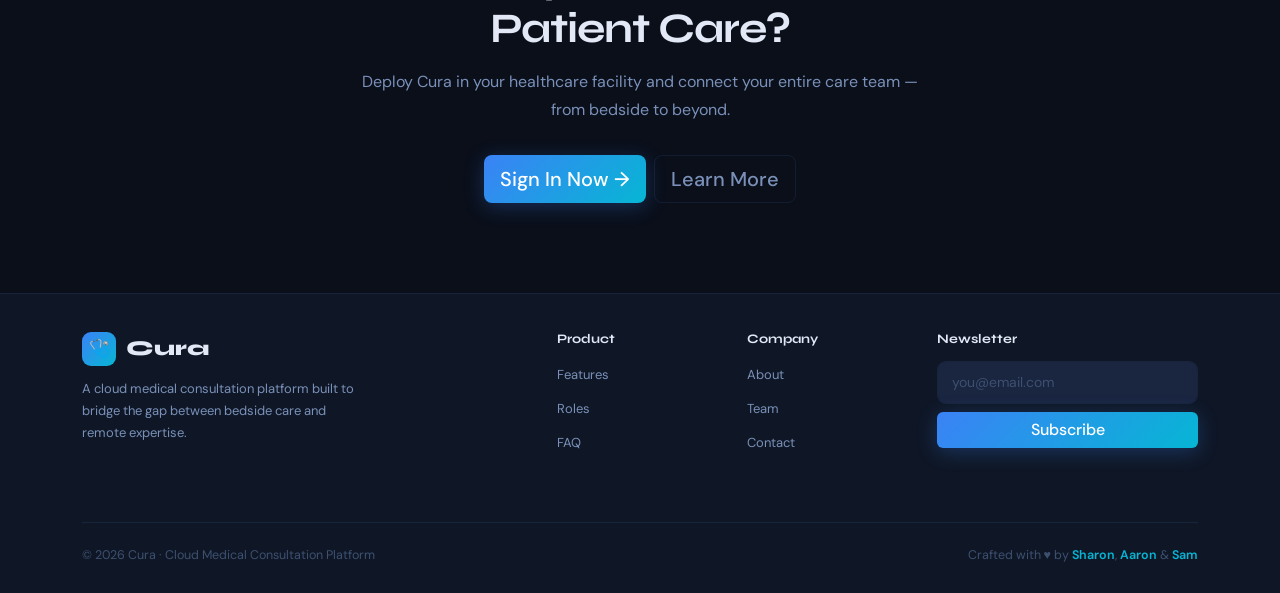
==== commit 22e77f84: "Changes Co-authored-by: Sharon-Sam14 <163888141+Sharon-Sam14@users.noreply.github.com>" ====
--- a/public/cura/index.html
+++ b/public/cura/index.html
@@ -6,28 +6,35 @@
 <title>Cura — Cloud Medical Consultation Platform</title>
 <meta name="description" content="Cura is a unified cloud platform connecting nurses, doctors, and patients. Built by Sharon, Aaron and Sam."/>
 <link href="https://fonts.googleapis.com/css2?family=Syne:wght@400;500;600;700;800&family=DM+Sans:ital,wght@0,300;0,400;0,500;0,600;1,300&family=JetBrains+Mono:wght@400;500&display=swap" rel="stylesheet"/>
-<link rel="stylesheet" href="css/styles.css"/>
+<link href="https://cdn.jsdelivr.net/npm/bootstrap@5.3.3/dist/css/bootstrap.min.css" rel="stylesheet"/>
+<link rel="stylesheet" href="css/theme.css"/>
 </head>
 <body>
 
 <!-- ═══ NAV ═══ -->
-<nav>
-  <a class="nav-logo" href="index.html">
-    <div class="logo-mark">🩺</div>
-    Cura
-  </a>
-  <ul class="nav-links">
-    <li><a href="index.html">Home</a></li>
-    <li><a href="index.html#roles-section">Roles</a></li>
-    <li><a href="index.html#features-section">Features</a></li>
-    <li><a href="about.html">About</a></li>
-    <li><a href="team.html">Team</a></li>
-    <li><a href="faq.html">FAQ</a></li>
-    <li><a href="contact.html">Contact</a></li>
-  </ul>
-  <div class="nav-cta">
-    <button class="btn btn-ghost" onclick="openLogin()">Sign In</button>
-    <button class="btn btn-primary" onclick="openLogin()">Get Started →</button>
+<nav class="navbar navbar-expand-lg cura-nav">
+  <div class="container-fluid px-lg-4">
+    <a class="navbar-brand" href="index.html">
+      <span class="logo-mark">🩺</span> Cura
+    </a>
+    <button class="navbar-toggler" type="button" data-bs-toggle="collapse" data-bs-target="#mainNav">
+      <span class="navbar-toggler-icon"></span>
+    </button>
+    <div class="collapse navbar-collapse" id="mainNav">
+      <ul class="navbar-nav mx-auto">
+        <li class="nav-item"><a class="nav-link" href="index.html">Home</a></li>
+        <li class="nav-item"><a class="nav-link" href="index.html#roles-section">Roles</a></li>
+        <li class="nav-item"><a class="nav-link" href="index.html#features-section">Features</a></li>
+        <li class="nav-item"><a class="nav-link" href="about.html">About</a></li>
+        <li class="nav-item"><a class="nav-link" href="team.html">Team</a></li>
+        <li class="nav-item"><a class="nav-link" href="faq.html">FAQ</a></li>
+        <li class="nav-item"><a class="nav-link" href="contact.html">Contact</a></li>
+      </ul>
+      <div class="d-flex gap-2">
+        <button class="btn btn-cura-ghost btn-sm" onclick="openLogin()">Sign In</button>
+        <button class="btn btn-cura-primary btn-sm" onclick="openLogin()">Get Started →</button>
+      </div>
+    </div>
   </div>
 </nav>
 
@@ -43,8 +50,8 @@
   <h1>Healthcare Without<br><span class="grad">Borders or Delays</span></h1>
   <p>A unified cloud platform connecting nurses, doctors, and patients — enabling real-time vitals monitoring, remote consultations, and instant digital prescriptions.</p>
   <div class="hero-actions">
-    <button class="btn btn-primary btn-lg" onclick="openLogin()">Access Your Dashboard →</button>
-    <a href="#roles-section" class="btn btn-ghost btn-lg">Explore Roles</a>
+    <button class="btn btn-cura-primary btn-lg" onclick="openLogin()">Access Your Dashboard →</button>
+    <a href="#roles-section" class="btn btn-cura-ghost btn-lg">Explore Roles</a>
   </div>
   <div class="hero-stats">
     <div class="stat"><div class="stat-number"><span data-count="4">4</span></div><div class="stat-label">User Roles</div></div>
@@ -56,105 +63,119 @@
 
 <!-- ═══ ROLES ═══ -->
 <section class="section alt" id="roles-section">
-  <div class="section-inner">
-    <div class="section-header">
+  <div class="container">
+    <div class="text-center mb-5">
       <div class="section-tag centered">Access Control</div>
       <h2 class="section-title">Four Role-Based Portals</h2>
-      <p class="section-sub">Every user type gets a dedicated, permission-scoped interface tailored to their responsibilities.</p>
-    </div>
-    <div class="roles-grid">
-      <div class="role-card role-admin" onclick="openLogin('admin')">
-        <div class="role-icon">🛡️</div>
-        <div class="role-title">Administrator</div>
-        <div class="role-desc">Full system oversight, user management, and configuration control across the entire platform.</div>
-        <ul class="role-perms">
-          <li>Manage all user accounts &amp; roles</li>
-          <li>System configuration &amp; settings</li>
-          <li>Audit logs &amp; security monitoring</li>
-          <li>Analytics &amp; reporting dashboard</li>
-        </ul>
-      </div>
-      <div class="role-card role-nurse" onclick="openLogin('nurse')">
-        <div class="role-icon">💉</div>
-        <div class="role-title">Nurse</div>
-        <div class="role-desc">On-site healthcare staff responsible for logging and updating patient vitals in real time.</div>
-        <ul class="role-perms">
-          <li>Input &amp; update patient vital signs</li>
-          <li>Log clinical observations &amp; notes</li>
-          <li>View assigned patient list</li>
-          <li>Monitor health status alerts</li>
-        </ul>
-      </div>
-      <div class="role-card role-doctor" onclick="openLogin('doctor')">
-        <div class="role-icon">🩺</div>
-        <div class="role-title">Doctor</div>
-        <div class="role-desc">Remote or on-site clinicians accessing patient data for diagnosis, consultation, and prescriptions.</div>
-        <ul class="role-perms">
-          <li>Remote access to patient records</li>
-          <li>Current &amp; historical health trends</li>
-          <li>Online consultations</li>
-          <li>Generate digital prescriptions</li>
-        </ul>
-      </div>
-      <div class="role-card role-patient" onclick="openLogin('patient')">
-        <div class="role-icon">🧑</div>
-        <div class="role-title">Patient</div>
-        <div class="role-desc">Individuals accessing their own health data, prescriptions, and consultation history securely.</div>
-        <ul class="role-perms">
-          <li>View personal health statistics</li>
-          <li>Access digital prescriptions</li>
-          <li>Consultation history &amp; records</li>
-          <li>Secure messaging with doctors</li>
-        </ul>
-      </div>
-    </div>
-  </div>
-</section>
-
-<!-- ═══ FEATURES (full-width grid; no architecture) ═══ -->
+      <p class="section-sub mx-auto" style="max-width:540px">Every user type gets a dedicated, permission-scoped interface tailored to their responsibilities.</p>
+    </div>
+    <div class="row g-4">
+      <div class="col-md-6 col-lg-3">
+        <div class="role-card role-admin" onclick="openLogin('admin')">
+          <div class="role-icon">🛡️</div>
+          <div class="role-title">Administrator</div>
+          <div class="role-desc">Full system oversight, user management, and configuration control across the entire platform.</div>
+          <ul class="role-perms">
+            <li>Manage all user accounts &amp; roles</li>
+            <li>System configuration &amp; settings</li>
+            <li>Audit logs &amp; security monitoring</li>
+            <li>Analytics &amp; reporting dashboard</li>
+          </ul>
+        </div>
+      </div>
+      <div class="col-md-6 col-lg-3">
+        <div class="role-card role-nurse" onclick="openLogin('nurse')">
+          <div class="role-icon">💉</div>
+          <div class="role-title">Nurse</div>
+          <div class="role-desc">On-site healthcare staff responsible for logging and updating patient vitals in real time.</div>
+          <ul class="role-perms">
+            <li>Input &amp; update patient vital signs</li>
+            <li>Log clinical observations &amp; notes</li>
+            <li>View assigned patient list</li>
+            <li>Monitor health status alerts</li>
+          </ul>
+        </div>
+      </div>
+      <div class="col-md-6 col-lg-3">
+        <div class="role-card role-doctor" onclick="openLogin('doctor')">
+          <div class="role-icon">🩺</div>
+          <div class="role-title">Doctor</div>
+          <div class="role-desc">Remote or on-site clinicians accessing patient data for diagnosis, consultation, and prescriptions.</div>
+          <ul class="role-perms">
+            <li>Remote access to patient records</li>
+            <li>Current &amp; historical health trends</li>
+            <li>Online consultations</li>
+            <li>Generate digital prescriptions</li>
+          </ul>
+        </div>
+      </div>
+      <div class="col-md-6 col-lg-3">
+        <div class="role-card role-patient" onclick="openLogin('patient')">
+          <div class="role-icon">🧑</div>
+          <div class="role-title">Patient</div>
+          <div class="role-desc">Individuals accessing their own health data, prescriptions, and consultation history securely.</div>
+          <ul class="role-perms">
+            <li>View personal health statistics</li>
+            <li>Access digital prescriptions</li>
+            <li>Consultation history &amp; records</li>
+            <li>Secure messaging with doctors</li>
+          </ul>
+        </div>
+      </div>
+    </div>
+  </div>
+</section>
+
+<!-- ═══ FEATURES ═══ -->
 <section class="section" id="features-section">
-  <div class="section-inner">
-    <div class="section-header">
+  <div class="container">
+    <div class="text-center mb-5">
       <div class="section-tag centered">Core Capabilities</div>
       <h2 class="section-title">Everything Built Into One Platform</h2>
-      <p class="section-sub">Engineered to eliminate the friction between on-site care and remote oversight.</p>
-    </div>
-    <div class="features-grid">
-      <div class="feature-item"><div class="fi-icon" style="background:rgba(59,130,246,.12)">☁️</div><div><div class="fi-title">Centralized Cloud Storage</div><div class="fi-desc">All patient records, vitals, and prescriptions stored in a secure, redundant cloud database — accessible instantly from anywhere.</div></div></div>
-      <div class="feature-item"><div class="fi-icon" style="background:rgba(16,185,129,.12)">📡</div><div><div class="fi-title">Real-Time Vital Sync</div><div class="fi-desc">Nurse-submitted vitals propagate instantly to the doctor's dashboard. Live clinical data when it matters most.</div></div></div>
-      <div class="feature-item"><div class="fi-icon" style="background:rgba(139,92,246,.12)">🔐</div><div><div class="fi-title">Role-Based Access Control</div><div class="fi-desc">Granular RBAC ensures each user only sees data they're authorized for. Zero cross-role data leakage.</div></div></div>
-      <div class="feature-item"><div class="fi-icon" style="background:rgba(245,158,11,.12)">📋</div><div><div class="fi-title">Digital Prescriptions</div><div class="fi-desc">Doctors generate structured e-prescriptions linked to patient profiles, instantly visible in the patient portal.</div></div></div>
-      <div class="feature-item"><div class="fi-icon" style="background:rgba(6,182,212,.12)">💬</div><div><div class="fi-title">Secure Consultations</div><div class="fi-desc">In-platform messaging between doctors and patients with full conversation history and end-to-end encryption.</div></div></div>
-      <div class="feature-item"><div class="fi-icon" style="background:rgba(239,68,68,.12)">⚡</div><div><div class="fi-title">Critical Alerts</div><div class="fi-desc">Automatic flagging of abnormal vitals notifies the assigned doctor instantly, preventing missed interventions.</div></div></div>
-      <div class="feature-item"><div class="fi-icon" style="background:rgba(59,130,246,.12)">📅</div><div><div class="fi-title">Smart Appointments</div><div class="fi-desc">Patients book follow-ups directly from their dashboard; doctors get a unified calendar with status tracking.</div></div></div>
-      <div class="feature-item"><div class="fi-icon" style="background:rgba(16,185,129,.12)">📈</div><div><div class="fi-title">Health Trends</div><div class="fi-desc">Historical vitals graphed over time so clinicians can spot patterns and adjust treatment plans confidently.</div></div></div>
+      <p class="section-sub mx-auto" style="max-width:540px">Engineered to eliminate the friction between on-site care and remote oversight.</p>
+    </div>
+    <div class="row g-3">
+      <div class="col-md-6 col-lg-3"><div class="feature-item"><div class="fi-icon" style="background:rgba(59,130,246,.12)">☁️</div><div><div class="fi-title">Centralized Cloud Storage</div><div class="fi-desc">All patient records, vitals, and prescriptions stored in a secure, redundant cloud database — accessible instantly from anywhere.</div></div></div></div>
+      <div class="col-md-6 col-lg-3"><div class="feature-item"><div class="fi-icon" style="background:rgba(16,185,129,.12)">📡</div><div><div class="fi-title">Real-Time Vital Sync</div><div class="fi-desc">Nurse-submitted vitals propagate instantly to the doctor's dashboard. Live clinical data when it matters most.</div></div></div></div>
+      <div class="col-md-6 col-lg-3"><div class="feature-item"><div class="fi-icon" style="background:rgba(139,92,246,.12)">🔐</div><div><div class="fi-title">Role-Based Access Control</div><div class="fi-desc">Granular RBAC ensures each user only sees data they're authorized for. Zero cross-role data leakage.</div></div></div></div>
+      <div class="col-md-6 col-lg-3"><div class="feature-item"><div class="fi-icon" style="background:rgba(245,158,11,.12)">📋</div><div><div class="fi-title">Digital Prescriptions</div><div class="fi-desc">Doctors generate structured e-prescriptions linked to patient profiles, instantly visible in the patient portal.</div></div></div></div>
+      <div class="col-md-6 col-lg-3"><div class="feature-item"><div class="fi-icon" style="background:rgba(6,182,212,.12)">💬</div><div><div class="fi-title">Secure Consultations</div><div class="fi-desc">In-platform messaging between doctors and patients with full conversation history and end-to-end encryption.</div></div></div></div>
+      <div class="col-md-6 col-lg-3"><div class="feature-item"><div class="fi-icon" style="background:rgba(239,68,68,.12)">⚡</div><div><div class="fi-title">Critical Alerts</div><div class="fi-desc">Automatic flagging of abnormal vitals notifies the assigned doctor instantly, preventing missed interventions.</div></div></div></div>
+      <div class="col-md-6 col-lg-3"><div class="feature-item"><div class="fi-icon" style="background:rgba(59,130,246,.12)">📅</div><div><div class="fi-title">Smart Appointments</div><div class="fi-desc">Patients book follow-ups directly from their dashboard; doctors get a unified calendar with status tracking.</div></div></div></div>
+      <div class="col-md-6 col-lg-3"><div class="feature-item"><div class="fi-icon" style="background:rgba(16,185,129,.12)">📈</div><div><div class="fi-title">Health Trends</div><div class="fi-desc">Historical vitals graphed over time so clinicians can spot patterns and adjust treatment plans confidently.</div></div></div></div>
     </div>
   </div>
 </section>
 
 <!-- ═══ TESTIMONIALS ═══ -->
 <section class="section alt">
-  <div class="section-inner">
-    <div class="section-header">
+  <div class="container">
+    <div class="text-center mb-5">
       <div class="section-tag centered">What Users Say</div>
       <h2 class="section-title">Trusted by Care Teams</h2>
-      <p class="section-sub">Hear from the clinicians and patients using Cura every day.</p>
-    </div>
-    <div class="testi-grid">
-      <div class="testi-card">
-        <div class="testi-stars">★★★★★</div>
-        <div class="testi-quote">"Cura cut our vitals reporting lag from 30 minutes to seconds. I can intervene on a BP spike before the patient even feels it."</div>
-        <div class="testi-author"><div class="testi-av">A</div><div><div class="testi-name">Dr. Alisha Rao</div><div class="testi-job">Cardiologist · Apollo Hospital</div></div></div>
-      </div>
-      <div class="testi-card">
-        <div class="testi-stars">★★★★★</div>
-        <div class="testi-quote">"The vitals form is so clean — color-coded ranges mean I never have to second-guess what's normal. It just works."</div>
-        <div class="testi-author"><div class="testi-av">M</div><div><div class="testi-name">Maria Joji</div><div class="testi-job">Senior ICU Nurse</div></div></div>
-      </div>
-      <div class="testi-card">
-        <div class="testi-stars">★★★★★</div>
-        <div class="testi-quote">"I can see all my prescriptions and chat with my doctor without leaving my house. It's healthcare from the future."</div>
-        <div class="testi-author"><div class="testi-av">R</div><div><div class="testi-name">Rajan Kumar</div><div class="testi-job">Patient · 8 months on Cura</div></div></div>
+      <p class="section-sub mx-auto" style="max-width:540px">Hear from the clinicians and patients using Cura every day.</p>
+    </div>
+    <div class="row g-3">
+      <div class="col-md-4">
+        <div class="testi-card">
+          <div class="testi-stars">★★★★★</div>
+          <div class="testi-quote">"Cura cut our vitals reporting lag from 30 minutes to seconds. I can intervene on a BP spike before the patient even feels it."</div>
+          <div class="testi-author"><div class="testi-av">A</div><div><div class="testi-name">Dr. Alisha Rao</div><div class="testi-job">Cardiologist · Apollo Hospital</div></div></div>
+        </div>
+      </div>
+      <div class="col-md-4">
+        <div class="testi-card">
+          <div class="testi-stars">★★★★★</div>
+          <div class="testi-quote">"The vitals form is so clean — color-coded ranges mean I never have to second-guess what's normal. It just works."</div>
+          <div class="testi-author"><div class="testi-av">M</div><div><div class="testi-name">Maria Joji</div><div class="testi-job">Senior ICU Nurse</div></div></div>
+        </div>
+      </div>
+      <div class="col-md-4">
+        <div class="testi-card">
+          <div class="testi-stars">★★★★★</div>
+          <div class="testi-quote">"I can see all my prescriptions and chat with my doctor without leaving my house. It's healthcare from the future."</div>
+          <div class="testi-author"><div class="testi-av">R</div><div><div class="testi-name">Rajan Kumar</div><div class="testi-job">Patient · 8 months on Cura</div></div></div>
+        </div>
       </div>
     </div>
   </div>
@@ -162,84 +183,91 @@
 
 <!-- ═══ CTA ═══ -->
 <section class="cta-section">
-  <div class="cta-inner">
+  <div class="container" style="max-width:600px">
     <div class="section-tag centered">Get Started</div>
     <h2>Ready to Transform Patient Care?</h2>
     <p>Deploy Cura in your healthcare facility and connect your entire care team — from bedside to beyond.</p>
-    <div style="display:flex;gap:12px;justify-content:center;flex-wrap:wrap">
-      <button class="btn btn-primary btn-lg" onclick="openLogin()">Sign In Now →</button>
-      <a href="about.html" class="btn btn-ghost btn-lg">Learn More</a>
+    <div class="d-flex gap-2 justify-content-center flex-wrap">
+      <button class="btn btn-cura-primary btn-lg" onclick="openLogin()">Sign In Now →</button>
+      <a href="about.html" class="btn btn-cura-ghost btn-lg">Learn More</a>
     </div>
   </div>
 </section>
 
 <!-- ═══ FOOTER ═══ -->
-<footer>
-  <div class="footer-grid">
-    <div class="footer-brand">
-      <a class="nav-logo" href="index.html"><div class="logo-mark">🩺</div>Cura</a>
-      <p>A cloud medical consultation platform built to bridge the gap between bedside care and remote expertise.</p>
-    </div>
-    <div class="footer-col">
-      <h4>Product</h4>
-      <ul>
-        <li><a href="index.html#features-section">Features</a></li>
-        <li><a href="index.html#roles-section">Roles</a></li>
-        <li><a href="faq.html">FAQ</a></li>
-      </ul>
-    </div>
-    <div class="footer-col">
-      <h4>Company</h4>
-      <ul>
-        <li><a href="about.html">About</a></li>
-        <li><a href="team.html">Team</a></li>
-        <li><a href="contact.html">Contact</a></li>
-      </ul>
-    </div>
-    <div class="footer-col">
-      <h4>Newsletter</h4>
-      <form onsubmit="return submitNewsletter(event)">
-        <input type="email" placeholder="you@email.com" required style="width:100%;background:var(--surface3);border:1px solid var(--border);border-radius:8px;padding:9px 12px;color:var(--text);font-family:'DM Sans',sans-serif;font-size:13px;outline:none;margin-bottom:8px"/>
-        <button type="submit" class="btn btn-primary" style="width:100%;justify-content:center">Subscribe</button>
-      </form>
-    </div>
-  </div>
-  <div class="footer-bottom">
-    <div>© 2026 Cura · Cloud Medical Consultation Platform</div>
-    <div class="footer-credits">Crafted with ♥ by <b>Sharon</b>, <b>Aaron</b> &amp; <b>Sam</b></div>
+<footer class="cura-footer">
+  <div class="container">
+    <div class="row g-4 pb-4">
+      <div class="col-lg-5 footer-brand">
+        <a class="navbar-brand" href="index.html"><span class="logo-mark">🩺</span> Cura</a>
+        <p>A cloud medical consultation platform built to bridge the gap between bedside care and remote expertise.</p>
+      </div>
+      <div class="col-6 col-md-3 col-lg-2">
+        <h5>Product</h5>
+        <ul>
+          <li><a href="index.html#features-section">Features</a></li>
+          <li><a href="index.html#roles-section">Roles</a></li>
+          <li><a href="faq.html">FAQ</a></li>
+        </ul>
+      </div>
+      <div class="col-6 col-md-3 col-lg-2">
+        <h5>Company</h5>
+        <ul>
+          <li><a href="about.html">About</a></li>
+          <li><a href="team.html">Team</a></li>
+          <li><a href="contact.html">Contact</a></li>
+        </ul>
+      </div>
+      <div class="col-md-6 col-lg-3">
+        <h5>Newsletter</h5>
+        <form onsubmit="return submitNewsletter(event)">
+          <input type="email" class="form-control mb-2" placeholder="you@email.com" required/>
+          <button type="submit" class="btn btn-cura-primary w-100">Subscribe</button>
+        </form>
+      </div>
+    </div>
+    <div class="footer-bottom d-flex flex-wrap justify-content-between gap-2">
+      <div>© 2026 Cura · Cloud Medical Consultation Platform</div>
+      <div class="footer-credits">Crafted with ♥ by <b>Sharon</b>, <b>Aaron</b> &amp; <b>Sam</b></div>
+    </div>
   </div>
 </footer>
 
-<!-- ═══ LOGIN MODAL ═══ -->
-<div class="login-modal-overlay" id="loginModal">
-  <div class="login-modal">
-    <button class="modal-close" onclick="closeLogin()">✕</button>
-    <div class="modal-logo">
-      <div class="modal-logo-mark">🩺</div>
-      <div class="modal-logo-text">Cura</div>
-    </div>
-    <div class="modal-title">Sign in to continue</div>
-    <div class="modal-sub">Select your role then enter your credentials</div>
-    <div class="role-select-grid">
-      <button class="role-select-btn" id="rs-admin" onclick="pickRole('admin')"><span class="rs-icon">🛡️</span>Administrator</button>
-      <button class="role-select-btn" id="rs-doctor" onclick="pickRole('doctor')"><span class="rs-icon">🩺</span>Doctor</button>
-      <button class="role-select-btn" id="rs-nurse" onclick="pickRole('nurse')"><span class="rs-icon">💉</span>Nurse</button>
-      <button class="role-select-btn" id="rs-patient" onclick="pickRole('patient')"><span class="rs-icon">🧑</span>Patient</button>
-    </div>
-    <div class="form-group">
-      <label>Email Address</label>
-      <input type="email" id="loginEmail" placeholder="you@cura.health" onkeydown="if(event.key==='Enter')doLogin()"/>
-    </div>
-    <div class="form-group">
-      <label>Password</label>
-      <input type="password" id="loginPass" placeholder="••••••••" onkeydown="if(event.key==='Enter')doLogin()"/>
-    </div>
-    <div class="login-error" id="loginErr">⚠ Please select a role and enter credentials.</div>
-    <button class="login-submit" onclick="doLogin()">Sign In →</button>
-    <div class="demo-hint">Demo: select any role · use any email &amp; password</div>
+<!-- ═══ LOGIN MODAL (Bootstrap) ═══ -->
+<div class="modal fade" id="loginModal" tabindex="-1" aria-hidden="true">
+  <div class="modal-dialog modal-dialog-centered">
+    <div class="modal-content cura-modal p-3">
+      <div class="modal-body">
+        <button type="button" class="btn-close position-absolute top-0 end-0 m-3" data-bs-dismiss="modal" aria-label="Close"></button>
+        <div class="modal-logo">
+          <div class="modal-logo-mark">🩺</div>
+          <div class="modal-logo-text">Cura</div>
+        </div>
+        <div class="modal-title-cura">Sign in to continue</div>
+        <div class="modal-sub">Select your role then enter your credentials</div>
+        <div class="row g-2 mb-3">
+          <div class="col-6"><button class="role-select-btn" id="rs-admin" onclick="pickRole('admin')"><span class="rs-icon">🛡️</span>Administrator</button></div>
+          <div class="col-6"><button class="role-select-btn" id="rs-doctor" onclick="pickRole('doctor')"><span class="rs-icon">🩺</span>Doctor</button></div>
+          <div class="col-6"><button class="role-select-btn" id="rs-nurse" onclick="pickRole('nurse')"><span class="rs-icon">💉</span>Nurse</button></div>
+          <div class="col-6"><button class="role-select-btn" id="rs-patient" onclick="pickRole('patient')"><span class="rs-icon">🧑</span>Patient</button></div>
+        </div>
+        <div class="mb-3">
+          <label class="form-label">Email Address</label>
+          <input type="email" class="form-control" id="loginEmail" placeholder="you@cura.health" onkeydown="if(event.key==='Enter')doLogin()"/>
+        </div>
+        <div class="mb-3">
+          <label class="form-label">Password</label>
+          <input type="password" class="form-control" id="loginPass" placeholder="••••••••" onkeydown="if(event.key==='Enter')doLogin()"/>
+        </div>
+        <div class="login-error" id="loginErr">⚠ Please select a role and enter credentials.</div>
+        <button class="btn btn-cura-primary w-100 py-2 mt-2" onclick="doLogin()">Sign In →</button>
+        <div class="demo-hint">Demo: select any role · use any email &amp; password</div>
+      </div>
+    </div>
   </div>
 </div>
 
+<script src="https://cdn.jsdelivr.net/npm/bootstrap@5.3.3/dist/js/bootstrap.bundle.min.js"></script>
 <script src="js/main.js"></script>
 </body>
 </html>
--- a/public/cura/css/theme.css
+++ b/public/cura/css/theme.css
@@ -0,0 +1,503 @@
+/* ════════════════════════════════════════════════
+   CURA — Bootstrap 5 Theme Override + Custom Components
+   Authors: Sharon · Aaron · Sam
+══════════════════════════════════════════════════ */
+
+:root {
+  --bg: #0a0f1a;
+  --surface: #0f1726;
+  --surface2: #141d2e;
+  --surface3: #1a2540;
+  --surface4: #202d47;
+  --border: rgba(99,160,255,0.1);
+  --border-glow: rgba(99,160,255,0.28);
+  --accent: #3b82f6;
+  --accent2: #06b6d4;
+  --accent3: #10b981;
+  --accent4: #f59e0b;
+  --accent5: #ef4444;
+  --accent6: #8b5cf6;
+  --text: #e2e8f5;
+  --text2: #7a90b8;
+  --text3: #3d5070;
+  --glow-blue: 0 0 40px rgba(59,130,246,0.18);
+  --glow-cyan: 0 0 40px rgba(6,182,212,0.15);
+
+  /* Bootstrap overrides */
+  --bs-body-bg: var(--bg);
+  --bs-body-color: var(--text);
+  --bs-body-font-family: 'DM Sans', sans-serif;
+  --bs-border-color: var(--border);
+  --bs-primary: #3b82f6;
+  --bs-primary-rgb: 59,130,246;
+}
+
+html { scroll-behavior: smooth; }
+body {
+  background: var(--bg);
+  color: var(--text);
+  overflow-x: hidden;
+  line-height: 1.6;
+  min-height: 100vh;
+  font-family: 'DM Sans', sans-serif;
+}
+body::before {
+  content: '';
+  position: fixed; inset: 0;
+  background-image: url("data:image/svg+xml,%3Csvg viewBox='0 0 256 256' xmlns='http://www.w3.org/2000/svg'%3E%3Cfilter id='n'%3E%3CfeTurbulence type='fractalNoise' baseFrequency='0.9' numOctaves='4' stitchTiles='stitch'/%3E%3C/filter%3E%3Crect width='100%25' height='100%25' filter='url(%23n)' opacity='0.04'/%3E%3C/svg%3E");
+  pointer-events: none; z-index: 9999; opacity: .5;
+}
+
+/* Display headings */
+h1, h2, h3, h4, h5, h6,
+.display-font { font-family: 'Syne', sans-serif; }
+
+/* ── BOOTSTRAP NAVBAR THEME ── */
+.navbar.cura-nav {
+  position: sticky; top: 0; z-index: 1030;
+  background: rgba(10,15,26,0.88) !important;
+  backdrop-filter: blur(22px);
+  border-bottom: 1px solid var(--border);
+  padding: 0.6rem 1.5rem;
+}
+.navbar.cura-nav .navbar-brand {
+  font-family: 'Syne', sans-serif; font-weight: 800; font-size: 21px;
+  color: var(--text); display: flex; align-items: center; gap: 10px;
+}
+.navbar.cura-nav .nav-link {
+  color: var(--text2) !important;
+  font-size: 13.5px; font-weight: 500;
+  padding: 6px 15px !important; border-radius: 8px;
+  transition: all .2s;
+}
+.navbar.cura-nav .nav-link:hover,
+.navbar.cura-nav .nav-link.active {
+  color: var(--text) !important; background: var(--surface3);
+}
+.navbar.cura-nav .navbar-toggler {
+  border-color: var(--border);
+  color: var(--text);
+}
+.navbar.cura-nav .navbar-toggler-icon {
+  filter: invert(1) opacity(.7);
+}
+.logo-mark {
+  width: 34px; height: 34px;
+  background: linear-gradient(135deg, var(--accent), var(--accent2));
+  border-radius: 9px; display: flex; align-items: center; justify-content: center;
+  font-size: 17px; flex-shrink: 0;
+}
+
+/* ── BUTTONS ── */
+.btn-cura-primary {
+  background: linear-gradient(135deg, var(--accent), var(--accent2));
+  color: #fff !important; border: none;
+  box-shadow: 0 4px 20px rgba(59,130,246,.28);
+  font-weight: 500;
+}
+.btn-cura-primary:hover {
+  transform: translateY(-1px); color: #fff;
+  box-shadow: 0 6px 28px rgba(59,130,246,.42);
+}
+.btn-cura-ghost {
+  background: transparent; color: var(--text2) !important;
+  border: 1px solid var(--border);
+  font-weight: 500;
+}
+.btn-cura-ghost:hover {
+  border-color: var(--border-glow); color: var(--text) !important;
+  background: var(--surface3);
+}
+.btn-cura-danger {
+  background: rgba(239,68,68,.1); border: 1px solid rgba(239,68,68,.2);
+  color: #f87171 !important;
+}
+.btn-cura-danger:hover { background: rgba(239,68,68,.18); color: #f87171 !important; }
+
+/* ── HERO ── */
+.hero {
+  min-height: calc(100vh - 68px);
+  display: flex; flex-direction: column; align-items: center; justify-content: center;
+  text-align: center; padding: 80px 40px 60px; position: relative; overflow: hidden;
+}
+.hero-grid {
+  position: absolute; inset: 0;
+  background-image:
+    linear-gradient(rgba(59,130,246,.04) 1px, transparent 1px),
+    linear-gradient(90deg, rgba(59,130,246,.04) 1px, transparent 1px);
+  background-size: 60px 60px;
+  mask-image: radial-gradient(ellipse 80% 60% at 50% 50%, black 30%, transparent 100%);
+}
+.hero-orbs { position: absolute; inset: 0; pointer-events: none; }
+.orb { position: absolute; border-radius: 50%; filter: blur(90px); opacity: .1; }
+.orb1 { width: 500px; height: 500px; background: var(--accent); top: -100px; left: -80px; animation: drift1 13s ease-in-out infinite; }
+.orb2 { width: 420px; height: 420px; background: var(--accent2); bottom: -60px; right: -60px; animation: drift2 11s ease-in-out infinite; }
+.orb3 { width: 300px; height: 300px; background: var(--accent6); top: 45%; left: 65%; animation: drift3 15s ease-in-out infinite; }
+@keyframes drift1 { 0%,100% { transform: translate(0,0); } 50% { transform: translate(30px,25px); } }
+@keyframes drift2 { 0%,100% { transform: translate(0,0); } 50% { transform: translate(-25px,30px); } }
+@keyframes drift3 { 0%,100% { transform: translate(0,0); } 50% { transform: translate(18px,-22px); } }
+
+.hero-badge {
+  display: inline-flex; align-items: center; gap: 8px;
+  background: rgba(59,130,246,.1); border: 1px solid rgba(59,130,246,.25);
+  border-radius: 100px; padding: 6px 16px; font-size: 11.5px; font-weight: 500;
+  color: var(--accent2); letter-spacing: .5px; text-transform: uppercase;
+  margin-bottom: 30px; animation: fadeUp .8s ease both;
+}
+.badge-dot { width: 6px; height: 6px; border-radius: 50%; background: var(--accent3); animation: pulse 2s ease infinite; }
+@keyframes pulse { 0%,100% { opacity: 1; transform: scale(1); } 50% { opacity: .4; transform: scale(1.5); } }
+
+.hero h1 {
+  font-family: 'Syne', sans-serif;
+  font-size: clamp(40px, 6.5vw, 80px); font-weight: 800;
+  line-height: 1.05; letter-spacing: -2px; margin-bottom: 22px;
+  animation: fadeUp .8s .1s ease both;
+  position: relative;
+}
+.grad {
+  background: linear-gradient(135deg, var(--accent), var(--accent2), var(--accent3));
+  -webkit-background-clip: text; -webkit-text-fill-color: transparent; background-clip: text;
+}
+.hero p { max-width: 620px; font-size: 17px; color: var(--text2); line-height: 1.75; margin-bottom: 38px; animation: fadeUp .8s .2s ease both; position: relative; }
+.hero-actions { display: flex; gap: 12px; flex-wrap: wrap; justify-content: center; animation: fadeUp .8s .3s ease both; margin-bottom: 64px; position: relative; }
+.hero-stats { display: flex; gap: 48px; flex-wrap: wrap; justify-content: center; animation: fadeUp .8s .4s ease both; position: relative; }
+.stat .stat-number {
+  font-family: 'Syne', sans-serif; font-size: 30px; font-weight: 700;
+  background: linear-gradient(135deg, var(--accent), var(--accent2));
+  -webkit-background-clip: text; -webkit-text-fill-color: transparent; background-clip: text;
+}
+.stat .stat-label { font-size: 12px; color: var(--text3); margin-top: 2px; }
+@keyframes fadeUp { from { opacity: 0; transform: translateY(22px); } to { opacity: 1; transform: translateY(0); } }
+
+/* ── SECTION ── */
+.section { padding: 90px 0; border-top: 1px solid var(--border); }
+.section.alt { background: var(--surface); }
+.section-tag { font-size: 11px; font-weight: 600; letter-spacing: 2px; text-transform: uppercase; color: var(--accent2); margin-bottom: 14px; display: inline-flex; align-items: center; gap: 8px; }
+.section-tag::before { content: ''; width: 22px; height: 1px; background: var(--accent2); }
+.section-tag.centered::before { display: none; }
+.section-title { font-family: 'Syne', sans-serif; font-size: clamp(26px, 3.5vw, 42px); font-weight: 700; line-height: 1.15; letter-spacing: -1px; margin-bottom: 14px; }
+.section-sub { color: var(--text2); font-size: 15.5px; line-height: 1.7; }
+
+/* ── ROLES ── */
+.role-card {
+  background: var(--surface2); border: 1px solid var(--border); border-radius: 18px;
+  padding: 30px 26px; transition: all .3s; cursor: pointer; position: relative; overflow: hidden;
+  height: 100%;
+}
+.role-card::before { content: ''; position: absolute; top: 0; left: 0; right: 0; height: 2px; opacity: 0; transition: opacity .3s; }
+.role-card:hover { transform: translateY(-4px); border-color: var(--border-glow); box-shadow: var(--glow-blue); }
+.role-card:hover::before { opacity: 1; }
+.role-admin::before { background: linear-gradient(90deg, var(--accent6), var(--accent)); }
+.role-nurse::before { background: linear-gradient(90deg, var(--accent3), var(--accent2)); }
+.role-doctor::before { background: linear-gradient(90deg, var(--accent), var(--accent2)); }
+.role-patient::before { background: linear-gradient(90deg, var(--accent4), var(--accent5)); }
+.role-icon { width: 50px; height: 50px; border-radius: 13px; display: flex; align-items: center; justify-content: center; font-size: 22px; margin-bottom: 18px; }
+.role-admin .role-icon { background: rgba(139,92,246,.15); }
+.role-nurse .role-icon { background: rgba(16,185,129,.15); }
+.role-doctor .role-icon { background: rgba(59,130,246,.15); }
+.role-patient .role-icon { background: rgba(245,158,11,.15); }
+.role-title { font-family: 'Syne', sans-serif; font-size: 17px; font-weight: 700; margin-bottom: 9px; }
+.role-desc { font-size: 13px; color: var(--text2); line-height: 1.6; margin-bottom: 18px; }
+.role-perms { list-style: none; padding: 0; display: flex; flex-direction: column; gap: 7px; margin: 0; }
+.role-perms li { font-size: 12.5px; color: var(--text2); display: flex; align-items: center; gap: 8px; }
+.role-perms li::before { content: ''; width: 5px; height: 5px; border-radius: 50%; flex-shrink: 0; }
+.role-admin .role-perms li::before { background: var(--accent6); }
+.role-nurse .role-perms li::before { background: var(--accent3); }
+.role-doctor .role-perms li::before { background: var(--accent); }
+.role-patient .role-perms li::before { background: var(--accent4); }
+
+/* ── FEATURE ITEMS ── */
+.feature-item {
+  display: flex; gap: 14px; align-items: flex-start; padding: 22px;
+  background: var(--surface2); border: 1px solid var(--border); border-radius: 14px;
+  transition: all .25s; height: 100%;
+}
+.feature-item:hover { border-color: var(--border-glow); transform: translateY(-3px); box-shadow: var(--glow-cyan); }
+.fi-icon { width: 42px; height: 42px; border-radius: 11px; display: flex; align-items: center; justify-content: center; font-size: 19px; flex-shrink: 0; }
+.fi-title { font-family: 'Syne', sans-serif; font-size: 15px; font-weight: 600; margin-bottom: 5px; }
+.fi-desc { font-size: 12.8px; color: var(--text2); line-height: 1.6; }
+
+/* ── ABOUT / PILLARS / TEAM ── */
+.about-card { background: var(--surface2); border: 1px solid var(--border); border-radius: 18px; padding: 28px; height: 100%; }
+.about-mission { font-size: 16px; color: var(--text2); line-height: 1.8; margin-bottom: 22px; }
+.pillar { background: var(--surface3); border: 1px solid var(--border); border-radius: 12px; padding: 14px; height: 100%; }
+.pillar-icon { font-size: 22px; margin-bottom: 8px; }
+.pillar-title { font-family: 'Syne', sans-serif; font-size: 13.5px; font-weight: 700; margin-bottom: 4px; }
+.pillar-desc { font-size: 11.5px; color: var(--text2); line-height: 1.55; margin: 0; }
+
+.team-card {
+  background: var(--surface2); border: 1px solid var(--border); border-radius: 18px;
+  padding: 28px 24px; text-align: center; transition: all .3s; position: relative; overflow: hidden;
+  height: 100%;
+}
+.team-card::before {
+  content: ''; position: absolute; top: 0; left: 0; right: 0; height: 3px;
+  background: linear-gradient(90deg, var(--accent), var(--accent2), var(--accent3));
+  opacity: 0; transition: opacity .3s;
+}
+.team-card:hover { transform: translateY(-6px); border-color: var(--border-glow); box-shadow: var(--glow-blue); }
+.team-card:hover::before { opacity: 1; }
+.team-avatar {
+  width: 80px; height: 80px; border-radius: 50%; margin: 0 auto 16px;
+  display: flex; align-items: center; justify-content: center;
+  font-family: 'Syne', sans-serif; font-size: 30px; font-weight: 800; color: #fff;
+}
+.team-avatar.t1 { background: linear-gradient(135deg, var(--accent), var(--accent2)); }
+.team-avatar.t2 { background: linear-gradient(135deg, var(--accent3), var(--accent2)); }
+.team-avatar.t3 { background: linear-gradient(135deg, var(--accent6), var(--accent5)); }
+.team-name { font-family: 'Syne', sans-serif; font-size: 18px; font-weight: 700; margin-bottom: 4px; }
+.team-role { font-size: 12px; color: var(--accent2); text-transform: uppercase; letter-spacing: 1px; font-weight: 600; margin-bottom: 12px; }
+.team-bio { font-size: 12.5px; color: var(--text2); line-height: 1.65; }
+.team-tag { font-size: 10.5px; padding: 3px 9px; border-radius: 100px; background: var(--surface3); color: var(--text2); border: 1px solid var(--border); display: inline-block; margin: 3px; }
+
+/* ── TESTIMONIALS ── */
+.testi-card { background: var(--surface2); border: 1px solid var(--border); border-radius: 16px; padding: 26px; transition: all .25s; height: 100%; }
+.testi-card:hover { border-color: var(--border-glow); }
+.testi-stars { color: var(--accent4); font-size: 14px; margin-bottom: 12px; letter-spacing: 2px; }
+.testi-quote { font-size: 14px; color: var(--text); line-height: 1.7; margin-bottom: 18px; font-style: italic; }
+.testi-author { display: flex; align-items: center; gap: 12px; }
+.testi-av { width: 40px; height: 40px; border-radius: 50%; background: linear-gradient(135deg, var(--accent), var(--accent2)); display: flex; align-items: center; justify-content: center; color: #fff; font-weight: 700; font-family: 'Syne', sans-serif; }
+.testi-name { font-weight: 600; font-size: 13.5px; }
+.testi-job { font-size: 11.5px; color: var(--text3); }
+
+/* ── BOOTSTRAP ACCORDION (FAQ) THEME ── */
+.accordion.cura-faq { --bs-accordion-bg: var(--surface2); --bs-accordion-border-color: var(--border); --bs-accordion-color: var(--text); --bs-accordion-btn-color: var(--text); --bs-accordion-btn-bg: var(--surface2); --bs-accordion-active-color: var(--text); --bs-accordion-active-bg: var(--surface3); --bs-accordion-btn-focus-box-shadow: 0 0 0 .2rem rgba(59,130,246,.18); max-width: 760px; margin: 0 auto; }
+.accordion.cura-faq .accordion-item { border-radius: 12px !important; margin-bottom: 10px; overflow: hidden; }
+.accordion.cura-faq .accordion-button { font-family: 'Syne', sans-serif; font-size: 14.5px; font-weight: 600; padding: 18px 22px; }
+.accordion.cura-faq .accordion-button::after { filter: brightness(2.4) invert(.5) sepia(1) hue-rotate(160deg) saturate(5); }
+.accordion.cura-faq .accordion-body { color: var(--text2); font-size: 13.5px; line-height: 1.7; padding: 0 22px 18px; }
+
+/* ── CONTACT ── */
+.contact-form { background: var(--surface2); border: 1px solid var(--border); border-radius: 16px; padding: 28px; }
+.info-item { display: flex; gap: 14px; align-items: flex-start; padding: 18px; background: var(--surface2); border: 1px solid var(--border); border-radius: 14px; margin-bottom: 14px; }
+.info-icon { width: 42px; height: 42px; border-radius: 10px; background: rgba(59,130,246,.12); display: flex; align-items: center; justify-content: center; font-size: 18px; flex-shrink: 0; }
+.info-label { font-size: 11px; color: var(--text3); text-transform: uppercase; letter-spacing: 1px; margin-bottom: 4px; }
+.info-value { font-size: 14px; color: var(--text); }
+
+/* ── INPUTS / FORMS dark theme (Bootstrap form-control overrides) ── */
+.form-control, .form-select {
+  background-color: var(--surface3) !important;
+  border: 1.5px solid var(--border) !important;
+  color: var(--text) !important;
+  border-radius: 9px;
+  font-size: 14px;
+  padding: 10px 14px;
+}
+.form-control:focus, .form-select:focus {
+  background-color: var(--surface4) !important;
+  border-color: var(--accent) !important;
+  color: var(--text) !important;
+  box-shadow: 0 0 0 3px rgba(59,130,246,.15) !important;
+}
+.form-control::placeholder { color: var(--text3) !important; }
+.form-label { font-size: 11px; color: var(--text2); margin-bottom: 7px; letter-spacing: .4px; text-transform: uppercase; font-weight: 600; }
+
+/* ── BOOTSTRAP MODAL theme (login + add user) ── */
+.modal-content.cura-modal {
+  background: var(--surface);
+  border: 1px solid var(--border-glow);
+  border-radius: 22px;
+  color: var(--text);
+}
+.cura-modal .modal-header { border-bottom: 1px solid var(--border); }
+.cura-modal .modal-footer { border-top: 1px solid var(--border); }
+.cura-modal .btn-close { filter: invert(1) opacity(.6); }
+
+.modal-logo { display: flex; align-items: center; gap: 10px; margin-bottom: 20px; }
+.modal-logo-mark { width: 40px; height: 40px; background: linear-gradient(135deg, var(--accent), var(--accent2)); border-radius: 11px; display: flex; align-items: center; justify-content: center; font-size: 20px; }
+.modal-logo-text { font-family: 'Syne', sans-serif; font-weight: 800; font-size: 22px; }
+.modal-title-cura { font-family: 'Syne', sans-serif; font-size: 21px; font-weight: 700; margin-bottom: 5px; }
+.modal-sub { font-size: 13px; color: var(--text2); margin-bottom: 22px; }
+
+.role-select-btn { background: var(--surface2); border: 1.5px solid var(--border); border-radius: 11px; padding: 13px 10px; cursor: pointer; transition: all .2s; color: var(--text2); font-size: 12px; font-family: 'DM Sans', sans-serif; display: flex; flex-direction: column; align-items: center; gap: 6px; width: 100%; }
+.role-select-btn:hover { background: var(--surface3); border-color: var(--border-glow); color: var(--text); }
+.role-select-btn.selected { background: rgba(59,130,246,.12); border-color: var(--accent); color: var(--text); }
+.role-select-btn .rs-icon { font-size: 20px; }
+.login-error { color: #fca5a5; font-size: 12px; margin-top: 8px; display: none; text-align: center; }
+.demo-hint { margin-top: 14px; text-align: center; font-size: 11.5px; color: var(--text3); }
+
+/* ── CTA ── */
+.cta-section { background: var(--bg); border-top: 1px solid var(--border); padding: 90px 0; text-align: center; }
+.cta-section h2 { font-family: 'Syne', sans-serif; font-size: clamp(26px, 3.5vw, 42px); font-weight: 700; letter-spacing: -1px; margin-bottom: 14px; }
+.cta-section p { color: var(--text2); font-size: 16px; margin-bottom: 32px; line-height: 1.7; }
+
+/* ── FOOTER ── */
+footer.cura-footer { background: var(--surface); border-top: 1px solid var(--border); padding: 38px 0 28px; }
+.cura-footer h5 { font-family: 'Syne', sans-serif; font-size: 13px; font-weight: 700; margin-bottom: 14px; color: var(--text); text-transform: none; letter-spacing: 0; }
+.cura-footer ul { list-style: none; padding: 0; }
+.cura-footer ul li { margin-bottom: 8px; }
+.cura-footer a { font-size: 13px; color: var(--text2); text-decoration: none; transition: color .2s; }
+.cura-footer a:hover { color: var(--accent2); }
+.footer-brand p { font-size: 13px; color: var(--text2); line-height: 1.7; max-width: 280px; }
+.footer-brand .navbar-brand { font-family: 'Syne', sans-serif; font-weight: 800; font-size: 21px; color: var(--text); display: inline-flex; align-items: center; gap: 10px; margin-bottom: 12px; text-decoration: none; }
+.footer-bottom { border-top: 1px solid var(--border); padding-top: 22px; margin-top: 28px; font-size: 12.5px; color: var(--text3); }
+.footer-credits b { color: var(--accent2); font-weight: 600; }
+
+/* ── TOAST ── */
+.toast-cura { position: fixed; bottom: 26px; right: 26px; background: var(--surface); border: 1px solid var(--border-glow); color: var(--text); padding: 13px 20px; border-radius: 12px; font-size: 13px; box-shadow: 0 12px 40px rgba(0,0,0,.4); z-index: 9000; display: flex; align-items: center; gap: 10px; transform: translateY(100px) scale(.95); opacity: 0; transition: all .35s cubic-bezier(.34,1.56,.64,1); }
+.toast-cura.show { transform: translateY(0) scale(1); opacity: 1; }
+.toast-icon { font-size: 17px; }
+
+/* ── SCROLLBAR ── */
+::-webkit-scrollbar { width: 5px; height: 5px; }
+::-webkit-scrollbar-track { background: var(--surface); }
+::-webkit-scrollbar-thumb { background: var(--surface4); border-radius: 3px; }
+
+
+/* ════════════════════════════════════════════════
+   APP DASHBOARD STYLES (sidebar, panels, vitals, chat)
+══════════════════════════════════════════════════ */
+body.app { display: flex; flex-direction: row; min-height: 100vh; }
+
+.sidebar { width: 238px; flex-shrink: 0; background: var(--surface); border-right: 1px solid var(--border); display: flex; flex-direction: column; height: 100vh; position: sticky; top: 0; overflow-y: auto; }
+.sidebar-head { padding: 20px 16px 16px; border-bottom: 1px solid var(--border); display: flex; align-items: center; gap: 10px; }
+.sidebar-logo-mark { width: 32px; height: 32px; background: linear-gradient(135deg, var(--accent), var(--accent2)); border-radius: 9px; display: flex; align-items: center; justify-content: center; font-size: 16px; flex-shrink: 0; }
+.sidebar-logo-text { font-family: 'Syne', sans-serif; font-weight: 800; font-size: 19px; }
+.sidebar-role-block { margin: 14px 10px 0; background: rgba(59,130,246,.08); border: 1px solid rgba(59,130,246,.14); border-radius: 10px; padding: 10px 12px; display: flex; align-items: center; gap: 10px; }
+.srb-icon { font-size: 18px; }
+.srb-role { color: var(--accent2); font-size: 11px; font-weight: 700; text-transform: uppercase; letter-spacing: .9px; }
+.srb-name { color: var(--text2); font-size: 11.5px; margin-top: 1px; }
+.sidebar-nav { padding: 14px 0; flex: 1; }
+.nav-section-label { padding: 8px 14px 4px; font-size: 10px; color: var(--text3); letter-spacing: 1.6px; text-transform: uppercase; font-weight: 700; }
+.nav-item { display: flex; align-items: center; gap: 10px; padding: 9px 14px; margin: 1px 8px; border-radius: 9px; cursor: pointer; transition: all .15s; color: var(--text2); font-size: 13.5px; }
+.nav-item:hover { background: var(--surface3); color: var(--text); }
+.nav-item.active { background: rgba(59,130,246,.14); color: var(--accent2); }
+.nav-item .ni { font-size: 15px; width: 18px; text-align: center; flex-shrink: 0; }
+.sidebar-foot { padding: 14px 10px; border-top: 1px solid var(--border); }
+
+.app-main { flex: 1; overflow-y: auto; background: var(--bg); display: flex; flex-direction: column; }
+.app-topbar { background: var(--surface); padding: 0 32px; height: 62px; border-bottom: 1px solid var(--border); display: flex; align-items: center; justify-content: space-between; position: sticky; top: 0; z-index: 10; flex-shrink: 0; }
+.topbar-title { font-family: 'Syne', sans-serif; font-size: 18px; font-weight: 700; letter-spacing: -.3px; }
+.topbar-right { display: flex; align-items: center; gap: 12px; }
+.notif-btn { position: relative; width: 34px; height: 34px; background: var(--surface2); border: 1px solid var(--border); border-radius: 9px; display: flex; align-items: center; justify-content: center; cursor: pointer; font-size: 15px; transition: all .2s; }
+.notif-btn:hover { border-color: var(--border-glow); background: var(--surface3); }
+.notif-dot { position: absolute; top: 6px; right: 6px; width: 7px; height: 7px; border-radius: 50%; background: var(--accent5); border: 2px solid var(--surface); }
+.topbar-avatar { width: 34px; height: 34px; border-radius: 9px; background: linear-gradient(135deg, var(--accent), var(--accent2)); display: flex; align-items: center; justify-content: center; color: #fff; font-weight: 700; font-size: 13px; font-family: 'Syne', sans-serif; cursor: pointer; }
+.app-content { padding: 28px 32px; flex: 1; }
+
+.panel { display: none; }
+.panel.active { display: block; animation: panelIn .28s ease; }
+@keyframes panelIn { from { opacity: 0; transform: translateY(10px); } to { opacity: 1; transform: translateY(0); } }
+
+/* Bootstrap card + table dark theme */
+.card.cura-card { background: var(--surface); border: 1px solid var(--border); border-radius: 16px; color: var(--text); margin-bottom: 20px; overflow: hidden; }
+.card.cura-card .card-header { background: transparent; border-bottom: 1px solid var(--border); padding: 16px 20px; display: flex; align-items: center; justify-content: space-between; gap: 12px; flex-wrap: wrap; }
+.card.cura-card .card-title { font-family: 'Syne', sans-serif; font-size: 14.5px; font-weight: 600; margin: 0; }
+.card.cura-card .card-body { padding: 20px; }
+
+.table.cura-table { color: var(--text); margin: 0; }
+.table.cura-table > :not(caption) > * > * { background: transparent; color: var(--text); border-bottom-color: rgba(99,160,255,.06); padding: 13px 14px; font-size: 13.5px; }
+.table.cura-table thead th { font-size: 10.5px; color: var(--text3); text-transform: uppercase; letter-spacing: .7px; border-bottom: 1px solid var(--border); padding: 10px 14px; font-weight: 600; }
+.table.cura-table tbody tr:hover > * { background: rgba(255,255,255,.015); }
+
+/* STAT CARDS */
+.stat-card { background: var(--surface); border: 1px solid var(--border); border-radius: 14px; padding: 20px; position: relative; overflow: hidden; transition: border-color .2s; height: 100%; }
+.stat-card:hover { border-color: var(--border-glow); }
+.stat-card::after { content: ''; position: absolute; top: 0; left: 0; right: 0; height: 1.5px; background: var(--stripe, var(--accent)); opacity: .5; }
+.sc-label { font-size: 11px; color: var(--text3); text-transform: uppercase; letter-spacing: .7px; margin-bottom: 10px; display: flex; align-items: center; justify-content: space-between; }
+.sc-icon { font-size: 16px; }
+.sc-value { font-family: 'Syne', sans-serif; font-size: 28px; font-weight: 700; }
+.sc-change { font-size: 11.5px; margin-top: 5px; }
+.sc-change.up { color: var(--accent3); }
+.sc-change.warn { color: var(--accent4); }
+
+/* Badges (Bootstrap badge override for our color set) */
+.badge.cura-badge { padding: 4px 10px; border-radius: 100px; font-size: 11px; font-weight: 600; }
+.badge.bg-cura-green  { background: rgba(16,185,129,.12) !important; color: var(--accent3) !important; }
+.badge.bg-cura-blue   { background: rgba(59,130,246,.12) !important; color: var(--accent) !important; }
+.badge.bg-cura-amber  { background: rgba(245,158,11,.12) !important; color: var(--accent4) !important; }
+.badge.bg-cura-red    { background: rgba(239,68,68,.12) !important; color: var(--accent5) !important; }
+.badge.bg-cura-purple { background: rgba(139,92,246,.12) !important; color: var(--accent6) !important; }
+.badge.bg-cura-cyan   { background: rgba(6,182,212,.12) !important; color: var(--accent2) !important; }
+
+/* VITALS CHIPS */
+.v-chip { background: var(--surface2); border: 1px solid var(--border); border-radius: 12px; padding: 15px; height: 100%; }
+.v-chip-label { font-size: 10px; color: var(--text3); text-transform: uppercase; letter-spacing: .7px; margin-bottom: 4px; }
+.v-chip-val { font-family: 'JetBrains Mono', monospace; font-size: 20px; font-weight: 500; }
+.v-chip-val.ok { color: var(--accent3); }
+.v-chip-val.warn { color: var(--accent4); }
+.v-chip-val.crit { color: var(--accent5); }
+.v-chip-status { font-size: 10.5px; margin-top: 4px; }
+.v-chip-status.ok { color: var(--accent3); }
+.v-chip-status.warn { color: var(--accent4); }
+.v-chip-status.crit { color: var(--accent5); }
+
+.vital-input-wrap { position: relative; }
+.vital-field-input { width: 100%; background: var(--surface2); border: 1.5px solid var(--border); border-radius: 9px; padding: 10px 40px 10px 13px; color: var(--text); font-family: 'JetBrains Mono', monospace; font-size: 15px; outline: none; transition: border-color .2s; }
+.vital-field-input:focus { border-color: var(--accent); box-shadow: 0 0 0 3px rgba(59,130,246,.09); }
+.vital-field-input.ok { border-color: rgba(16,185,129,.35); }
+.vital-field-input.warn { border-color: rgba(245,158,11,.35); }
+.vital-field-input.crit { border-color: rgba(239,68,68,.35); }
+.vital-unit-tag { position: absolute; right: 10px; top: 50%; transform: translateY(-50%); font-size: 11px; color: var(--text3); font-family: 'JetBrains Mono', monospace; }
+
+/* PRESCRIPTION */
+.rx-card { background: linear-gradient(135deg, var(--surface2), rgba(16,185,129,.04)); border: 1px solid rgba(16,185,129,.18); border-radius: 14px; padding: 22px; margin-bottom: 14px; }
+.rx-header { display: flex; justify-content: space-between; align-items: flex-start; margin-bottom: 14px; }
+.rx-symbol { font-family: 'Syne', sans-serif; font-size: 28px; font-weight: 800; color: var(--accent3); opacity: .35; }
+.med-row { display: flex; align-items: center; gap: 12px; padding: 10px 0; border-bottom: 1px dashed rgba(16,185,129,.15); }
+.med-row:last-child { border-bottom: none; }
+.med-name { font-weight: 600; font-size: 13.5px; flex: 1; }
+.med-dose { font-size: 12px; color: var(--text2); }
+.med-freq { font-size: 11.5px; color: var(--accent2); background: rgba(6,182,212,.1); border: 1px solid rgba(6,182,212,.2); padding: 2px 9px; border-radius: 100px; }
+
+/* CHAT */
+.chat-layout { display: flex; gap: 18px; height: 460px; }
+.chat-contacts { width: 200px; flex-shrink: 0; overflow-y: auto; border-right: 1px solid var(--border); padding-right: 12px; }
+.chat-contact { padding: 10px; border-radius: 9px; cursor: pointer; margin-bottom: 3px; transition: all .15s; }
+.chat-contact:hover, .chat-contact.active { background: var(--surface3); }
+.cc-name { font-weight: 600; font-size: 13px; }
+.cc-last { font-size: 11px; color: var(--text3); margin-top: 2px; white-space: nowrap; overflow: hidden; text-overflow: ellipsis; }
+.chat-panel { flex: 1; display: flex; flex-direction: column; }
+.chat-head { font-weight: 600; font-size: 13.5px; border-bottom: 1px solid var(--border); padding-bottom: 12px; margin-bottom: 12px; display: flex; align-items: center; gap: 8px; }
+.online-dot { width: 7px; height: 7px; border-radius: 50%; background: var(--accent3); animation: pulse 2s infinite; }
+.messages-area { flex: 1; overflow-y: auto; display: flex; flex-direction: column; gap: 10px; padding-right: 4px; }
+.msg { max-width: 68%; padding: 10px 14px; border-radius: 12px; font-size: 13px; line-height: 1.55; }
+.msg-in { background: var(--surface2); border: 1px solid var(--border); align-self: flex-start; border-bottom-left-radius: 3px; }
+.msg-out { background: linear-gradient(135deg, rgba(59,130,246,.2), rgba(6,182,212,.15)); border: 1px solid rgba(59,130,246,.2); align-self: flex-end; border-bottom-right-radius: 3px; }
+.msg-time { font-size: 10px; color: var(--text3); margin-top: 3px; }
+.chat-input-row { display: flex; gap: 9px; padding-top: 12px; border-top: 1px solid var(--border); margin-top: 10px; }
+.chat-text-input { flex: 1; background: var(--surface2); border: 1.5px solid var(--border); border-radius: 9px; padding: 10px 13px; color: var(--text); font-family: 'DM Sans', sans-serif; font-size: 13.5px; outline: none; transition: border-color .2s; }
+.chat-text-input:focus { border-color: var(--accent); }
+.chat-text-input::placeholder { color: var(--text3); }
+
+/* ALERT CARDS */
+.alert-card { border-radius: 11px; padding: 13px 15px; margin-bottom: 10px; border: 1px solid; }
+.alert-card.crit { background: rgba(239,68,68,.07); border-color: rgba(239,68,68,.2); }
+.alert-card.warn { background: rgba(245,158,11,.07); border-color: rgba(245,158,11,.2); }
+.alert-card-title { font-weight: 600; font-size: 13px; }
+.alert-card-title.crit { color: #f87171; }
+.alert-card-title.warn { color: var(--accent4); }
+.alert-card-body { font-size: 12px; margin-top: 3px; }
+.alert-card-body.crit { color: #fca5a5; }
+.alert-card-body.warn { color: #fcd34d; }
+
+/* APPOINTMENTS */
+.appt-card { background: var(--surface2); border: 1px solid var(--border); border-radius: 12px; padding: 16px; transition: all .2s; cursor: pointer; height: 100%; }
+.appt-card:hover { border-color: var(--border-glow); transform: translateY(-2px); }
+.appt-time { font-family: 'JetBrains Mono', monospace; font-size: 13px; color: var(--accent2); margin-bottom: 6px; }
+.appt-patient { font-weight: 600; font-size: 14px; margin-bottom: 4px; }
+.appt-meta { font-size: 11.5px; color: var(--text3); }
+
+/* SETTINGS BOOTSTRAP TABS THEME */
+.nav-tabs.cura-tabs { border-bottom: 1px solid var(--border); margin-bottom: 22px; }
+.nav-tabs.cura-tabs .nav-link { padding: 11px 18px; font-size: 13px; color: var(--text2); border: none; border-bottom: 2px solid transparent; background: none; }
+.nav-tabs.cura-tabs .nav-link:hover { color: var(--text); border-color: transparent; }
+.nav-tabs.cura-tabs .nav-link.active { color: var(--accent2); background: none; border-color: var(--accent2); }
+
+/* Inline labels for in-app forms */
+.field-label { display: block; font-size: 11px; font-weight: 600; color: var(--text2); margin-bottom: 7px; letter-spacing: .4px; text-transform: uppercase; }
+
+/* RESPONSIVE */
+@media (max-width: 991.98px) {
+  .navbar.cura-nav { padding: 0.6rem 1rem; }
+  .navbar.cura-nav .navbar-collapse { background: var(--surface); border: 1px solid var(--border); border-radius: 12px; padding: 12px; margin-top: 10px; }
+  .section { padding: 60px 0; }
+}
+@media (max-width: 900px) {
+  .chat-layout { flex-direction: column; height: auto; }
+  .chat-contacts { width: 100%; border-right: none; border-bottom: 1px solid var(--border); padding: 0 0 12px; max-height: 140px; }
+}
+@media (max-width: 640px) {
+  .sidebar { width: 200px; }
+  .app-content { padding: 20px 18px; }
+}
